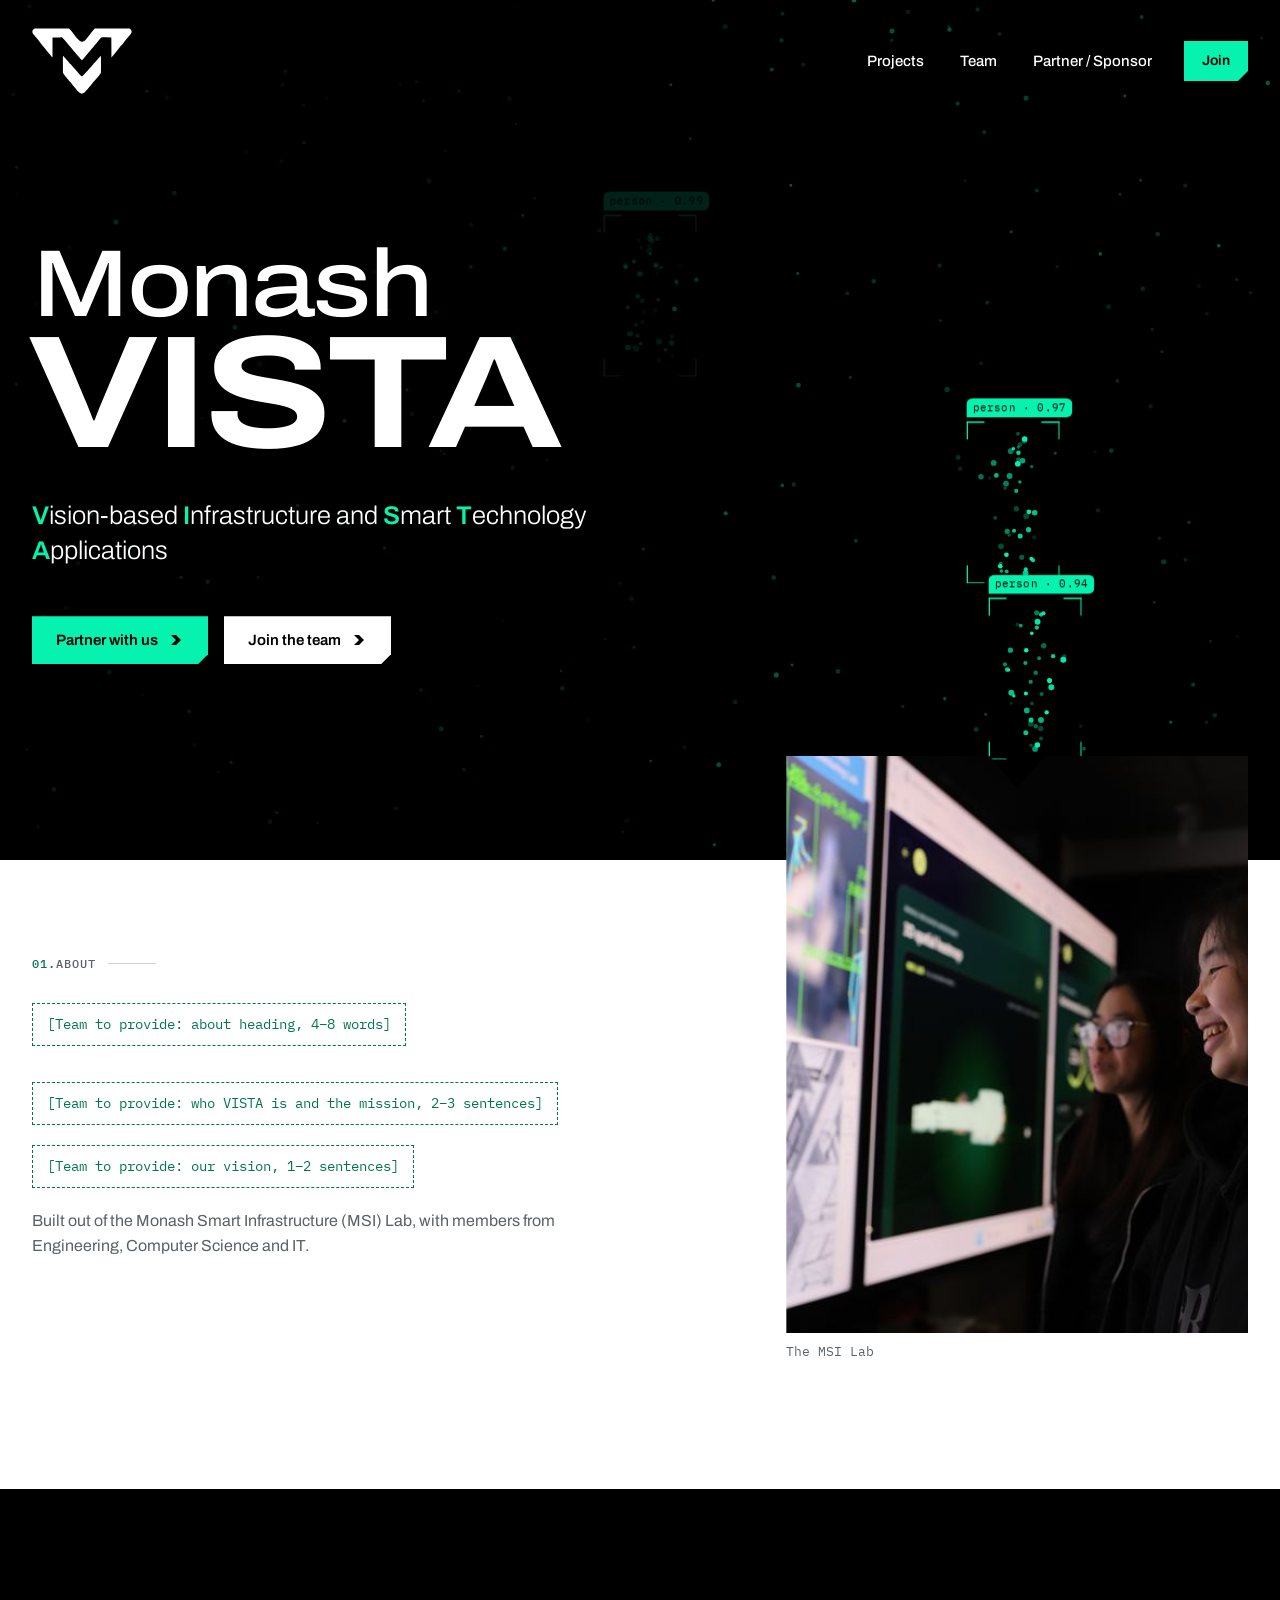
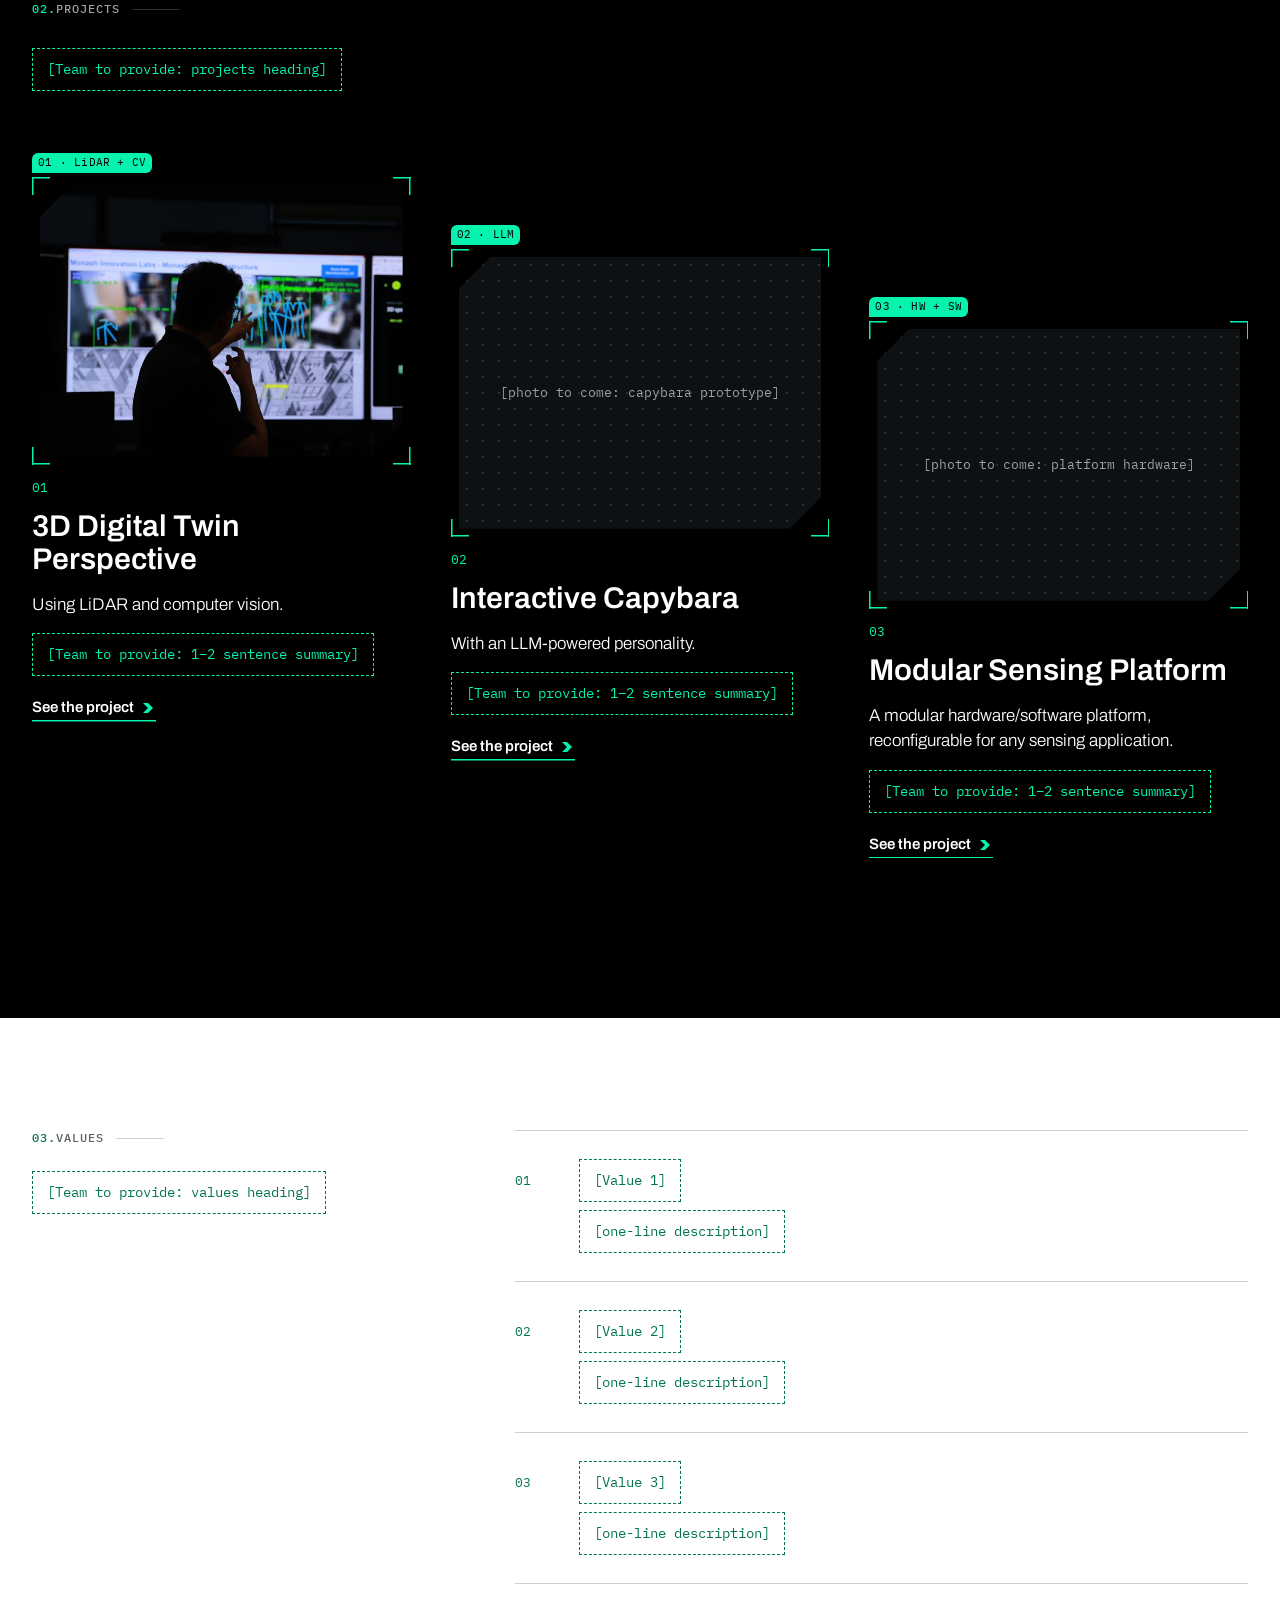
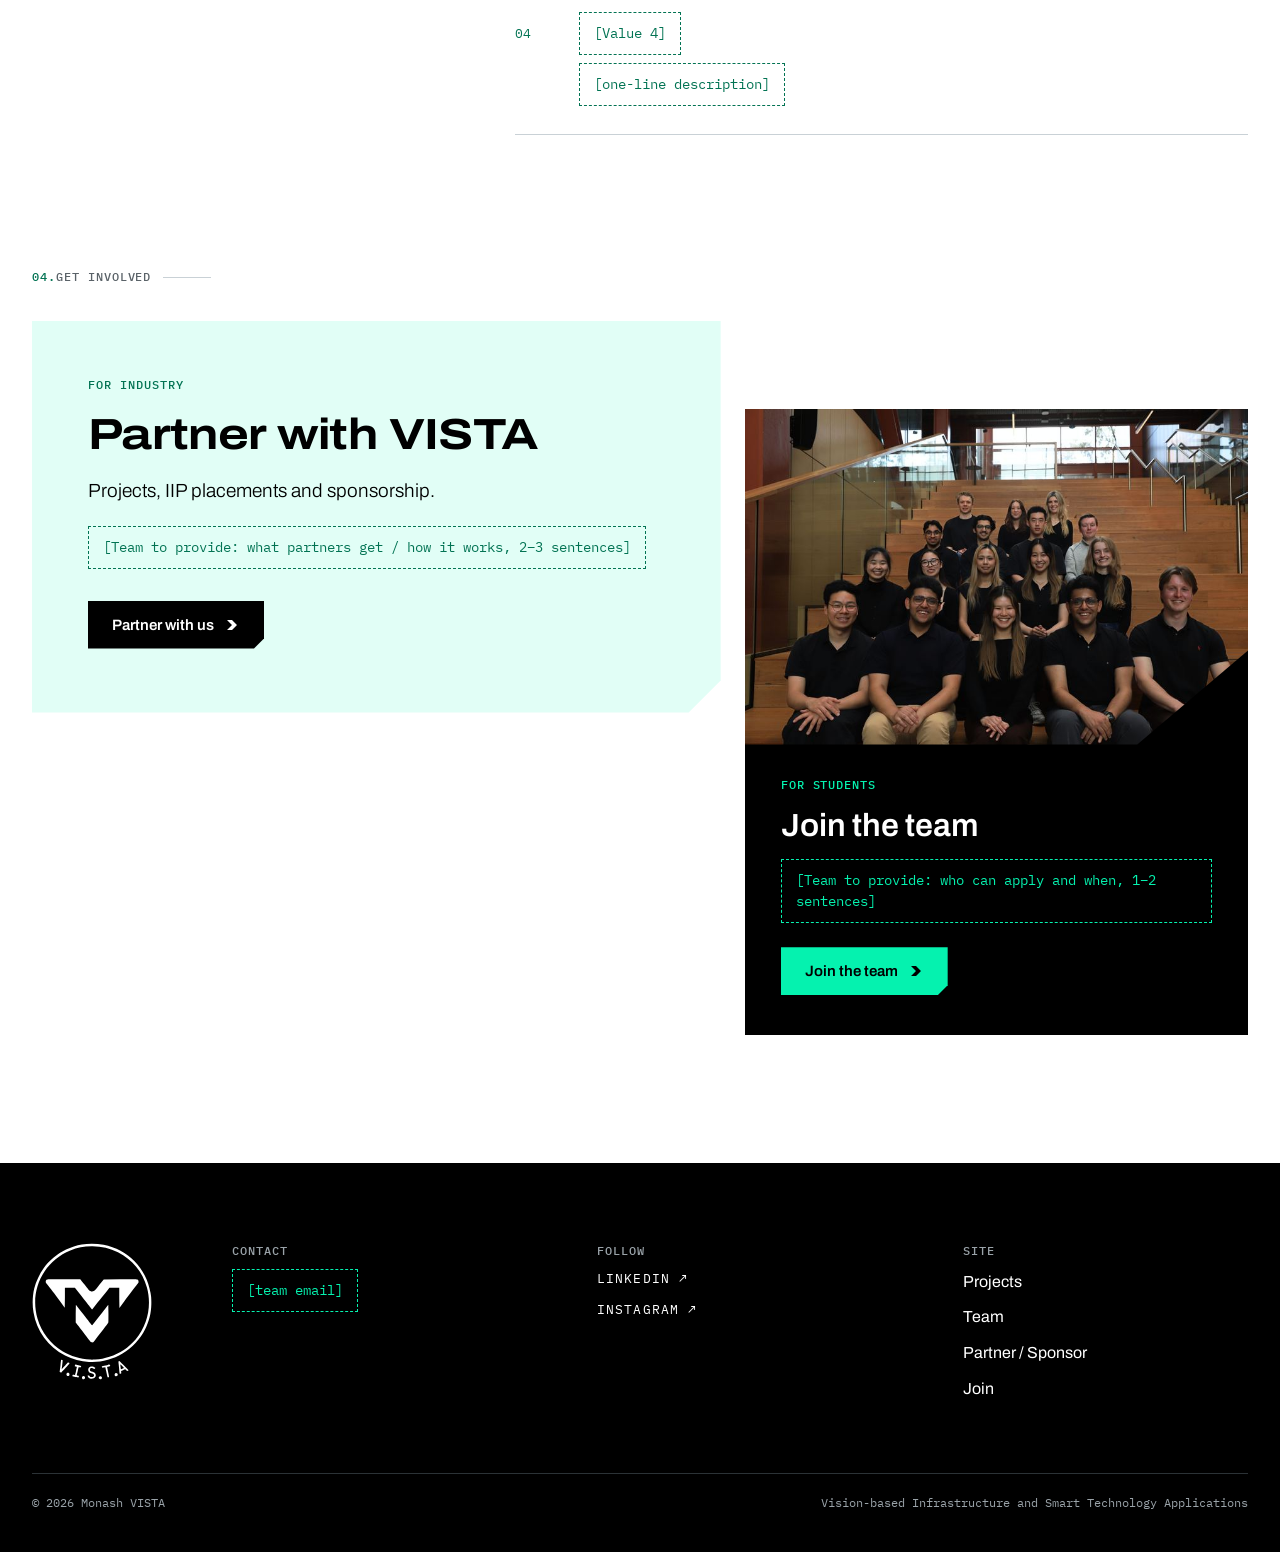
==== index.html @ 63003c74 "Homepage prototype v1" ====
<!doctype html>
<html lang="en-AU">
<head>
  <meta charset="utf-8">
  <meta name="viewport" content="width=device-width, initial-scale=1">
  <title>Monash VISTA — Vision-based Infrastructure and Smart Technology Applications</title>
  <meta name="description" content="Monash VISTA is an engineering student team designing vision-based sensing systems for smart infrastructure, built out of the Monash Smart Infrastructure (MSI) Lab.">
  <meta property="og:title" content="Monash VISTA">
  <meta property="og:description" content="Vision-based Infrastructure and Smart Technology Applications. An engineering student team at Monash.">
  <meta property="og:image" content="assets/images/team/team-2026-1600.jpg">
  <meta name="theme-color" content="#000000">
  <link rel="icon" href="assets/images/logo/vista-mark-black.svg" type="image/svg+xml">

  <!-- Fonts (free, Google Fonts): Archivo + IBM Plex Mono -->
  <link rel="preconnect" href="https://fonts.googleapis.com">
  <link rel="preconnect" href="https://fonts.gstatic.com" crossorigin>
  <link rel="stylesheet" href="https://fonts.googleapis.com/css2?family=Archivo:wdth,wght@100..125,300..700&family=IBM+Plex+Mono:wght@400;500&display=swap">

  <link rel="stylesheet" href="assets/css/styles.css">
  <script>document.documentElement.classList.add('js');</script>
  <script src="assets/js/main.js" defer></script>
</head>
<body>
  <a class="skip-link" href="#main">Skip to content</a>

  <!-- ===================== HERO (dark) ===================== -->
  <section class="hero" data-theme="dark" aria-label="Introduction">
    <!-- Animated point field, drawn by main.js -->
    <canvas class="hero__field" aria-hidden="true"></canvas>
    <div class="hero__boxes" aria-hidden="true"></div>

    <header class="site-header wrap">
      <a class="site-header__logo" href="index.html" aria-label="Monash VISTA home">
        <img src="assets/images/logo/vista-mark-white.svg" alt="" width="44" height="29">
      </a>
      <button class="menu-toggle" type="button" aria-expanded="false" aria-controls="site-nav">Menu</button>
      <nav class="site-nav" id="site-nav" aria-label="Main">
        <a class="site-nav__link" href="#projects">Projects</a>
        <a class="site-nav__link" href="team.html">Team</a>
        <a class="site-nav__link" href="#partner">Partner / Sponsor</a>
        <a class="btn btn--small" href="#join">Join</a>
      </nav>
    </header>

    <div class="hero__content wrap">
      <h1 class="hero__title">
        <span class="hero__monash">Monash</span>
        <span class="hero__vista">VISTA</span>
      </h1>
      <p class="hero__name"><b>V</b>ision-based <b>I</b>nfrastructure and <b>S</b>mart <b>T</b>echnology <b>A</b>pplications</p>
      <div class="hero__actions">
        <a class="btn" href="#partner">Partner with us
          <svg class="chev" viewBox="0 0 12 10" aria-hidden="true"><polygon points="0,0 5,0 10,5 5,10 0,10 5,5" fill="currentColor"/></svg></a>
        <a class="btn btn--ink" href="#join">Join the team
          <svg class="chev" viewBox="0 0 12 10" aria-hidden="true"><polygon points="0,0 5,0 10,5 5,10 0,10 5,5" fill="currentColor"/></svg></a>
      </div>
    </div>
  </section>

  <main id="main">

    <!-- ===================== 01 ABOUT (light) ===================== -->
    <section class="about" id="about" data-theme="light">
      <div class="wrap about__grid">
        <div class="about__text stack section-head">
          <span class="label"><span class="label__index">01.</span>About</span>
          <h2 class="display"><span class="todo">[Team to provide: about heading, 4–8 words]</span></h2>
          <div class="about__body stack">
            <p class="lead"><span class="todo">[Team to provide: who VISTA is and the mission, 2–3 sentences]</span></p>
            <p><span class="todo">[Team to provide: our vision, 1–2 sentences]</span></p>
            <p class="muted">Built out of the Monash Smart Infrastructure (MSI) Lab, with members from Engineering, Computer Science and IT.</p>
          </div>
        </div>
        <figure class="about__photo">
          <div class="cut cut--notch">
            <img src="assets/images/team/lab-heatmap-800.jpg"
                 srcset="assets/images/team/lab-heatmap-800.jpg 800w, assets/images/team/lab-heatmap-1600.jpg 1600w"
                 sizes="(max-width: 860px) 100vw, 480px"
                 alt="Two VISTA members laughing in front of a 3D spatial heatmap in the MSI Lab"
                 width="800" height="533" loading="lazy">
          </div>
          <figcaption class="caption">The MSI Lab</figcaption>
        </figure>
      </div>
    </section>

    <!-- ===================== 02 PROJECTS (dark) ===================== -->
    <section class="projects" id="projects" data-theme="dark">
      <div class="wrap">
        <div class="stack section-head" style="max-width: 720px;">
          <span class="label"><span class="label__index">02.</span>Projects</span>
          <h2 class="display"><span class="todo">[Team to provide: projects heading]</span></h2>
        </div>

        <ol class="projects__list">
          <li class="project stack">
            <div class="track" data-reveal>
              <span class="track__tag">01 · LiDAR + CV</span>
              <div class="cut cut--corner">
                <img src="assets/images/projects/digital-twin-detection-800.jpg"
                     srcset="assets/images/projects/digital-twin-detection-800.jpg 800w, assets/images/projects/digital-twin-detection-1600.jpg 1600w"
                     sizes="(max-width: 860px) 100vw, 400px"
                     alt="A team member points at live pose-detection output on the lab screens"
                     width="800" height="533" loading="lazy">
              </div>
            </div>
            <span class="project__num">01</span>
            <h3>3D Digital Twin Perspective</h3>
            <p class="project__line">Using LiDAR and computer vision.</p>
            <p><span class="todo">[Team to provide: 1–2 sentence summary]</span></p>
            <a class="link" href="projects.html">See the project
              <svg class="chev" viewBox="0 0 12 10" aria-hidden="true"><polygon points="0,0 5,0 10,5 5,10 0,10 5,5" fill="currentColor"/></svg></a>
          </li>

          <li class="project stack">
            <div class="track" data-reveal>
              <span class="track__tag">02 · LLM</span>
              <div class="cut cut--corner photo-todo">[photo to come: capybara prototype]</div>
            </div>
            <span class="project__num">02</span>
            <h3>Interactive Capybara</h3>
            <p class="project__line">With an LLM-powered personality.</p>
            <p><span class="todo">[Team to provide: 1–2 sentence summary]</span></p>
            <a class="link" href="projects.html">See the project
              <svg class="chev" viewBox="0 0 12 10" aria-hidden="true"><polygon points="0,0 5,0 10,5 5,10 0,10 5,5" fill="currentColor"/></svg></a>
          </li>

          <li class="project stack">
            <div class="track" data-reveal>
              <span class="track__tag">03 · HW + SW</span>
              <div class="cut cut--corner photo-todo">[photo to come: platform hardware]</div>
            </div>
            <span class="project__num">03</span>
            <h3>Modular Sensing Platform</h3>
            <p class="project__line">A modular hardware/software platform, reconfigurable for any sensing application.</p>
            <p><span class="todo">[Team to provide: 1–2 sentence summary]</span></p>
            <a class="link" href="projects.html">See the project
              <svg class="chev" viewBox="0 0 12 10" aria-hidden="true"><polygon points="0,0 5,0 10,5 5,10 0,10 5,5" fill="currentColor"/></svg></a>
          </li>
        </ol>
      </div>
    </section>

    <!-- ===================== 03 VALUES (light) ===================== -->
    <section class="values" id="values" data-theme="light">
      <div class="wrap values__grid">
        <div class="values__head stack section-head">
          <span class="label"><span class="label__index">03.</span>Values</span>
          <h2 class="display"><span class="todo">[Team to provide: values heading]</span></h2>
        </div>
        <ol class="values__list">
          <li class="values__item"><span class="values__num">01</span><div><p class="values__name"><span class="todo">[Value 1]</span></p><p class="values__desc"><span class="todo">[one-line description]</span></p></div></li>
          <li class="values__item"><span class="values__num">02</span><div><p class="values__name"><span class="todo">[Value 2]</span></p><p class="values__desc"><span class="todo">[one-line description]</span></p></div></li>
          <li class="values__item"><span class="values__num">03</span><div><p class="values__name"><span class="todo">[Value 3]</span></p><p class="values__desc"><span class="todo">[one-line description]</span></p></div></li>
          <li class="values__item"><span class="values__num">04</span><div><p class="values__name"><span class="todo">[Value 4]</span></p><p class="values__desc"><span class="todo">[one-line description]</span></p></div></li>
        </ol>
      </div>
    </section>

    <!-- ===================== 04 GET INVOLVED ===================== -->
    <section class="involve" id="partner" data-theme="light">
      <div class="wrap">
        <span class="label"><span class="label__index">04.</span>Get involved</span>
        <div class="involve__grid">

          <div class="partner stack">
            <span class="involve__kicker">For industry</span>
            <h3 class="display">Partner with VISTA</h3>
            <p class="lead">Projects, IIP placements and sponsorship.</p>
            <p><span class="todo">[Team to provide: what partners get / how it works, 2–3 sentences]</span></p>
            <a class="btn btn--ink" href="#contact">Partner with us
              <svg class="chev" viewBox="0 0 12 10" aria-hidden="true"><polygon points="0,0 5,0 10,5 5,10 0,10 5,5" fill="currentColor"/></svg></a>
          </div>

          <div class="join stack" id="join" data-theme="dark">
            <div class="cut cut--blade">
              <img src="assets/images/team/team-2026-800.jpg"
                   srcset="assets/images/team/team-2026-800.jpg 800w, assets/images/team/team-2026-1600.jpg 1600w"
                   sizes="(max-width: 860px) 100vw, 480px"
                   alt="The VISTA team seated together on timber stairs"
                   width="800" height="533" loading="lazy">
            </div>
            <div class="join__body stack">
              <span class="involve__kicker">For students</span>
              <h3>Join the team</h3>
              <p><span class="todo">[Team to provide: who can apply and when, 1–2 sentences]</span></p>
              <a class="btn" href="#contact">Join the team
                <svg class="chev" viewBox="0 0 12 10" aria-hidden="true"><polygon points="0,0 5,0 10,5 5,10 0,10 5,5" fill="currentColor"/></svg></a>
            </div>
          </div>

        </div>
      </div>
    </section>
  </main>

  <!-- ===================== FOOTER (dark) ===================== -->
  <footer class="site-footer" id="contact" data-theme="dark">
    <div class="wrap">
      <div class="site-footer__grid">
        <img class="site-footer__lockup" src="assets/images/logo/vista-lockup-white.svg" alt="Monash VISTA" width="120" height="137">
        <div class="site-footer__col stack">
          <span class="site-footer__heading">CONTACT</span>
          <a href="#contact"><span class="todo">[team email]</span></a>
        </div>
        <div class="site-footer__col stack">
          <span class="site-footer__heading">FOLLOW</span>
          <a class="site-footer__social" href="#contact">LINKEDIN ↗</a>
          <a class="site-footer__social" href="#contact">INSTAGRAM ↗</a>
        </div>
        <nav class="site-footer__col stack" aria-label="Footer">
          <span class="site-footer__heading">SITE</span>
          <a href="#projects">Projects</a>
          <a href="team.html">Team</a>
          <a href="#partner">Partner / Sponsor</a>
          <a href="#join">Join</a>
        </nav>
      </div>
      <div class="site-footer__base">
        <span>© <span data-year>2026</span> Monash VISTA</span>
        <span>Vision-based Infrastructure and Smart Technology Applications</span>
      </div>
    </div>
  </footer>
</body>
</html>
---- assets/css/styles.css ----
/* ==========================================================================
   Monash VISTA — site styles
   Built from the VISTA Design System (colours, type, spacing, components).
   Sections:
     1. Tokens (colours, spacing, fonts)  – change brand values here
     2. Base
     3. Components (button, link, label, tracking frame, chevron cuts)
     4. Layout helpers
     5. Header & nav
     6. Page sections (hero, about, projects, values, get involved, footer)
     7. Placeholders (remove once the team's text is in)
     8. Phone / tablet adjustments
     9. Reduced motion
   ========================================================================== */

/* 1. TOKENS ---------------------------------------------------------------- */
:root,
[data-theme="light"] {
  --mint: #05f2af;
  --mint-deep: #027353;     /* mint for TEXT on white (Mint itself is too light) */
  --mint-wash: #e1fef6;
  --black: #000000;
  --white: #ffffff;

  --surface: #ffffff;
  --surface-raised: #f2f6f8;
  --ink: #000000;
  --ink-muted: #5a6268;
  --line: #c9d1d6;
  --accent: var(--mint-deep);
  --accent-fill: var(--mint);
  --on-accent-fill: var(--black);
  --track: var(--mint-deep);
  --on-track: var(--white);
  --focus: var(--black);

  --space-1: 4px;  --space-2: 8px;   --space-3: 12px;  --space-4: 16px;
  --space-6: 24px; --space-8: 32px;  --space-12: 48px; --space-16: 64px;
  --space-24: 96px; --space-32: 128px;

  --radius-tip: 6px;
  --cut-sm: 10px;
  --cut-lg: 32px;

  --font-sans: "Archivo", "Helvetica Neue", Arial, sans-serif;
  --font-mono: "IBM Plex Mono", ui-monospace, Menlo, monospace;
  --ease: cubic-bezier(.2, .7, .2, 1);
  --page-max: 1280px;
}

/* Any element with data-theme="dark" flips these */
[data-theme="dark"] {
  --surface: #000000;
  --surface-raised: #0d1114;
  --ink: #ffffff;
  --ink-muted: #9aa3a9;
  --line: #2b3236;
  --accent: var(--mint);
  --track: var(--mint);
  --on-track: var(--black);
  --focus: var(--mint);
}

/* 2. BASE ------------------------------------------------------------------ */
*, *::before, *::after { box-sizing: border-box; }
html { scroll-behavior: smooth; }
body {
  margin: 0;
  font-family: var(--font-sans);
  font-size: 16px;
  line-height: 1.6;
  background: var(--black);
  color: var(--ink);
  -webkit-font-smoothing: antialiased;
}
img { display: block; max-width: 100%; height: auto; }
a { color: inherit; }
h1, h2, h3, p, figure, ol { margin: 0; }
/* Every themed block paints its own ground and text colour */
[data-theme] { background: var(--surface); color: var(--ink); }

.skip-link {
  position: absolute; left: var(--space-4); top: -60px; z-index: 100;
  background: var(--mint); color: var(--black);
  padding: var(--space-2) var(--space-4); font-weight: 600;
}
.skip-link:focus { top: var(--space-4); }

:focus-visible { outline: 2px solid var(--focus); outline-offset: 3px; }

.display {
  font-weight: 700;
  font-stretch: 118%;
  letter-spacing: -0.015em;
  line-height: 0.98;
  text-wrap: balance;
}
.mono { font-family: var(--font-mono); }

/* 3. COMPONENTS ------------------------------------------------------------ */

/* Section label: 01.ABOUT */
.label {
  display: inline-flex; align-items: baseline;
  font-family: var(--font-mono); font-size: 12px; font-weight: 500;
  letter-spacing: 0.08em; line-height: 1.3; text-transform: uppercase;
  color: var(--ink-muted);
}
.label__index { color: var(--accent); }
.label::after {
  content: ""; width: var(--space-12); height: 1px;
  margin-left: var(--space-3); background: var(--line); align-self: center;
}

/* Button: chevron-cut corner (the cut deepens on hover) */
.btn {
  --btn-bg: var(--accent-fill);
  --btn-fg: var(--on-accent-fill);
  position: relative; isolation: isolate;
  display: inline-flex; align-items: center; gap: var(--space-3);
  min-height: 48px;
  padding: 14px var(--space-6);
  color: var(--btn-fg);
  font: 600 15px/1.2 var(--font-sans);
  text-decoration: none; cursor: pointer;
  border: 0; background: none;
}
.btn::before {
  content: ""; position: absolute; inset: 0; z-index: -1;
  background: var(--btn-bg);
  clip-path: polygon(0 0, 100% 0, 100% calc(100% - var(--cut-sm)), calc(100% - var(--cut-sm)) 100%, 0 100%);
  transition: clip-path 220ms var(--ease);
}
.btn:hover::before {
  clip-path: polygon(0 0, 100% 0, 100% calc(100% - var(--cut-sm) * 2), calc(100% - var(--cut-sm) * 2) 100%, 0 100%);
}
.btn--ink { --btn-bg: var(--ink); --btn-fg: var(--surface); }
.btn--small { min-height: 40px; padding: 10px 18px; font-size: 14px; }

.chev { width: 14px; height: 10px; flex: none; transition: transform 220ms var(--ease); }
.btn:hover .chev, .link:hover .chev { transform: translateX(3px); }

/* Text link with chevron */
.link {
  display: inline-flex; align-items: center; gap: var(--space-2);
  align-self: flex-start;
  color: var(--ink); font: 600 15px/1.3 var(--font-sans);
  text-decoration: none; padding: 6px 0 4px;
  background: linear-gradient(var(--accent), var(--accent)) 0 100% / 100% 1.5px no-repeat;
  transition: background-size 220ms var(--ease);
}
.link:hover { background-size: 35% 1.5px; }
.link .chev { color: var(--accent); }

/* Tracking frame: detection-box corner brackets + mono tag */
.track {
  --b: 18px; --w: 1.5px;
  position: relative; display: block; padding: var(--space-2);
  background:
    linear-gradient(var(--track), var(--track)) 0 0 / var(--b) var(--w) no-repeat,
    linear-gradient(var(--track), var(--track)) 0 0 / var(--w) var(--b) no-repeat,
    linear-gradient(var(--track), var(--track)) 100% 0 / var(--b) var(--w) no-repeat,
    linear-gradient(var(--track), var(--track)) 100% 0 / var(--w) var(--b) no-repeat,
    linear-gradient(var(--track), var(--track)) 0 100% / var(--b) var(--w) no-repeat,
    linear-gradient(var(--track), var(--track)) 0 100% / var(--w) var(--b) no-repeat,
    linear-gradient(var(--track), var(--track)) 100% 100% / var(--b) var(--w) no-repeat,
    linear-gradient(var(--track), var(--track)) 100% 100% / var(--w) var(--b) no-repeat;
}
.track__tag {
  position: absolute; left: 0; bottom: 100%; margin-bottom: var(--space-1);
  padding: 2px 6px;
  border-radius: var(--radius-tip) var(--radius-tip) var(--radius-tip) 0;
  background: var(--track); color: var(--on-track);
  font: 400 11px/1.4 var(--font-mono); letter-spacing: 0.02em; white-space: nowrap;
}
/* Brackets ease in when scrolled into view (added by main.js) */
.js .track[data-reveal] { --b: 0px; transition: --b 400ms var(--ease); }
.js .track[data-reveal].is-in { --b: 18px; }
@property --b { syntax: "<length>"; inherits: false; initial-value: 18px; }

/* Chevron cuts: photo crops from the logo's geometry */
.cut { overflow: hidden; }
.cut img { width: 100%; height: 100%; object-fit: cover; }
.cut--corner {
  clip-path: polygon(var(--cut-lg) 0, 100% 0, 100% calc(100% - var(--cut-lg)), calc(100% - var(--cut-lg)) 100%, 0 100%, 0 var(--cut-lg));
}
.cut--notch { clip-path: polygon(0 0, 44% 0, 50% var(--cut-lg), 56% 0, 100% 0, 100% 100%, 0 100%); }
.cut--blade { clip-path: polygon(0 0, 100% 0, 100% 72%, 78% 100%, 0 100%); }

/* 4. LAYOUT HELPERS -------------------------------------------------------- */
.wrap { width: 100%; max-width: var(--page-max); margin: 0 auto; padding: 0 var(--space-8); }
.stack { display: flex; flex-direction: column; }

/* 5. HEADER & NAV ---------------------------------------------------------- */
.site-header {
  position: absolute; top: 0; left: 0; right: 0; z-index: 10;
  display: flex; align-items: center; justify-content: space-between; gap: var(--space-6);
  padding-top: 28px; padding-bottom: 28px;
  color: var(--white);
}
.site-header__logo img { width: 100px; }
.site-nav { display: flex; align-items: center; gap: 28px; }
.site-nav__link {
  color: var(--white); text-decoration: none; font-size: 15px; font-weight: 500;
  padding: 12px 4px; transition: color 160ms var(--ease);
}
.site-nav__link:hover { color: var(--mint); }
.menu-toggle {
  display: none;
  min-height: 44px; padding: 0 var(--space-4);
  background: none; border: 1px solid #2b3236; color: var(--white);
  font: 500 12px/1 var(--font-mono); letter-spacing: 0.08em; text-transform: uppercase;
  cursor: pointer;
}

/* 6. SECTIONS -------------------------------------------------------------- */

/* Hero */
.hero { position: relative; overflow: hidden; min-height: 860px; display: flex; align-items: center; }
.hero__field { position: absolute; inset: 0; width: 100%; height: 100%; }
.hero__boxes { position: absolute; inset: 0; pointer-events: none; }
.hero__boxes .track { position: absolute; left: 0; top: 0; padding: 0; will-change: transform; }
.hero__content { position: relative; padding-top: 168px; padding-bottom: 120px; }
.hero__title { display: flex; flex-direction: column; font-stretch: 118%; line-height: 0.86; }
.hero__monash { font-size: clamp(45px, 8vw, 95px); font-weight: 500; letter-spacing: -0.02em; }
.hero__vista  { font-size: clamp(85px, 16.4vw, 160px); font-weight: 700; letter-spacing: -0.035em; margin-left: -0.03em; }
.hero__name { margin-top: 36px; max-width: 660px; font-size: clamp(19px, 2vw, 26px); line-height: 1.35; font-weight: 300; }
.hero__name b { font-weight: 600; color: var(--mint); }
.hero__actions { display: flex; flex-wrap: wrap; gap: var(--space-4); margin-top: var(--space-12); }

/* Shared section heading block */
.section-head { gap: var(--space-3); }
.section-head h2 { font-size: clamp(36px, 4.4vw, 56px); }

/* About */
.about { padding: var(--space-24) 0 var(--space-32); }
.about__grid { display: flex; flex-wrap: wrap; gap: var(--space-12) var(--space-16); align-items: flex-start; }
.about__text { flex: 7 1 520px; min-width: 0; }
.about__body { margin-top: var(--space-6); max-width: 60ch; gap: 20px; }
.lead { font-size: 19px; line-height: 1.55; font-weight: 300; }
.muted { color: var(--ink-muted); }
.about__photo { flex: 5 1 340px; min-width: 0; margin-top: -200px; }
.about__photo .cut { aspect-ratio: 4 / 5; }
.caption { margin-top: 10px; font: 400 13px/1.4 var(--font-mono); color: var(--ink-muted); }

/* Projects: three equal columns, stepped down */
.projects { padding: 112px 0 160px; }
.projects__list { display: flex; flex-wrap: wrap; gap: 40px; margin-top: var(--space-16); align-items: flex-start; list-style: none; padding: 0; }
.project { flex: 1 1 300px; min-width: 0; gap: var(--space-4); }
.project:nth-child(2) { margin-top: 72px; }
.project:nth-child(3) { margin-top: 144px; }
.project .track { margin-top: 22px; }
.project .cut { aspect-ratio: 4 / 3; }
.project__num { font: 400 13px/1 var(--font-mono); color: var(--accent); }
.project h3 { font-size: 30px; line-height: 1.1; font-weight: 600; }
.project__line { font-size: 17px; line-height: 1.5; font-weight: 300; }
.photo-todo {
  aspect-ratio: 4 / 3; display: flex; align-items: center; justify-content: center;
  background-color: var(--surface-raised);
  background-image: radial-gradient(var(--line) 1.5px, transparent 1.5px);
  background-size: 16px 16px;
  font: 400 13px/1.4 var(--font-mono); color: var(--ink-muted); text-align: center; padding: var(--space-4);
}

/* Values */
.values { padding: 112px 0 var(--space-24); }
.values__grid { display: flex; flex-wrap: wrap; gap: var(--space-12) var(--space-24); }
.values__head { flex: 4 1 280px; min-width: 0; }
.values__head h2 { font-size: clamp(34px, 3.8vw, 48px); }
.values__list { flex: 8 1 520px; min-width: 0; list-style: none; padding: 0; border-top: 1px solid var(--line); }
.values__item { display: flex; gap: var(--space-8); align-items: baseline; padding: 28px 0; border-bottom: 1px solid var(--line); }
.values__num { flex: 0 0 32px; font: 400 13px/1 var(--font-mono); color: var(--accent); }
.values__name { font-size: 24px; font-weight: 600; line-height: 1.2; }
.values__desc { margin-top: var(--space-2); font-weight: 300; color: var(--ink-muted); }

/* Get involved */
.involve { padding: var(--space-8) 0 var(--space-32); }
.involve__grid { display: flex; flex-wrap: wrap; gap: var(--space-6); margin-top: var(--space-8); align-items: flex-start; }
.involve__kicker { font: 500 12px/1.3 var(--font-mono); letter-spacing: 0.08em; text-transform: uppercase; color: var(--accent); }
.partner {
  flex: 7 1 460px; min-width: 0; gap: 20px;
  background: var(--mint-wash); padding: 56px 56px 64px;
  clip-path: polygon(0 0, 100% 0, 100% calc(100% - var(--cut-lg)), calc(100% - var(--cut-lg)) 100%, 0 100%);
}
.partner h3 { font-size: clamp(32px, 3.4vw, 44px); line-height: 1; }
.partner .btn { align-self: flex-start; margin-top: var(--space-3); }
.join { flex: 5 1 340px; min-width: 0; margin-top: 88px; }
.join .cut { aspect-ratio: 3 / 2; }
.join__body { padding: var(--space-8) 36px 40px; gap: var(--space-4); }
.join h3 { font-size: 32px; line-height: 1.1; font-weight: 600; }
.join .btn { align-self: flex-start; margin-top: var(--space-2); }

/* Footer */
.site-footer { padding: 80px 0 40px; }
.site-footer__grid { display: flex; flex-wrap: wrap; gap: var(--space-12) 80px; align-items: flex-start; }
.site-footer__lockup { width: 120px; }
.site-footer__col { flex: 1 1 200px; gap: 10px; }
.site-footer__heading { font: 500 12px/1.3 var(--font-mono); letter-spacing: 0.08em; color: var(--ink-muted); }
.site-footer a { text-decoration: none; }
.site-footer a:hover { color: var(--mint); }
.site-footer__social { font: 400 13px/1.6 var(--font-mono); letter-spacing: 0.08em; }
.site-footer__base {
  margin-top: 72px; padding-top: 20px; border-top: 1px solid var(--line);
  display: flex; flex-wrap: wrap; justify-content: space-between; gap: var(--space-3);
  font: 400 12px/1.5 var(--font-mono); color: var(--ink-muted);
}

/* 7. PLACEHOLDERS — delete this block once all team text is in ------------- */
.todo {
  display: inline-block;
  font: 400 14px/1.5 var(--font-mono);
  letter-spacing: 0; color: var(--accent);
  border: 1px dashed var(--accent); padding: 10px 14px;
}

/* 8. PHONE / TABLET -------------------------------------------------------- */
@media (max-width: 860px) {
  .wrap { padding: 0 var(--space-4); }
  .site-nav {
    position: absolute; top: 100%; left: var(--space-4); right: var(--space-4);
    flex-direction: column; align-items: stretch; gap: 0;
    background: var(--black); border: 1px solid #2b3236; padding: var(--space-2) var(--space-4) var(--space-4);
    display: none;
  }
  .site-nav.is-open { display: flex; }
  .site-nav__link { padding: 14px 0; border-bottom: 1px solid #2b3236; }
  .site-nav .btn { margin-top: var(--space-4); justify-content: center; }
  .menu-toggle { display: inline-flex; align-items: center; }
  .hero { min-height: 720px; }
  .hero__content { padding-top: 140px; padding-bottom: 88px; }
  .about { padding: var(--space-16) 0; }
  .about__photo { margin-top: 0; }
  .projects { padding: var(--space-16) 0 var(--space-24); }
  .project:nth-child(2), .project:nth-child(3) { margin-top: 0; }
  .projects__list { gap: var(--space-16); }
  .values { padding: var(--space-16) 0; }
  .partner { padding: 40px 24px 48px; }
  .join { margin-top: 0; }
  .join__body { padding: var(--space-6) var(--space-6) var(--space-8); }
}

/* 9. REDUCED MOTION -------------------------------------------------------- */
@media (prefers-reduced-motion: reduce) {
  html { scroll-behavior: auto; }
  *, *::before, *::after { transition: none !important; }
}
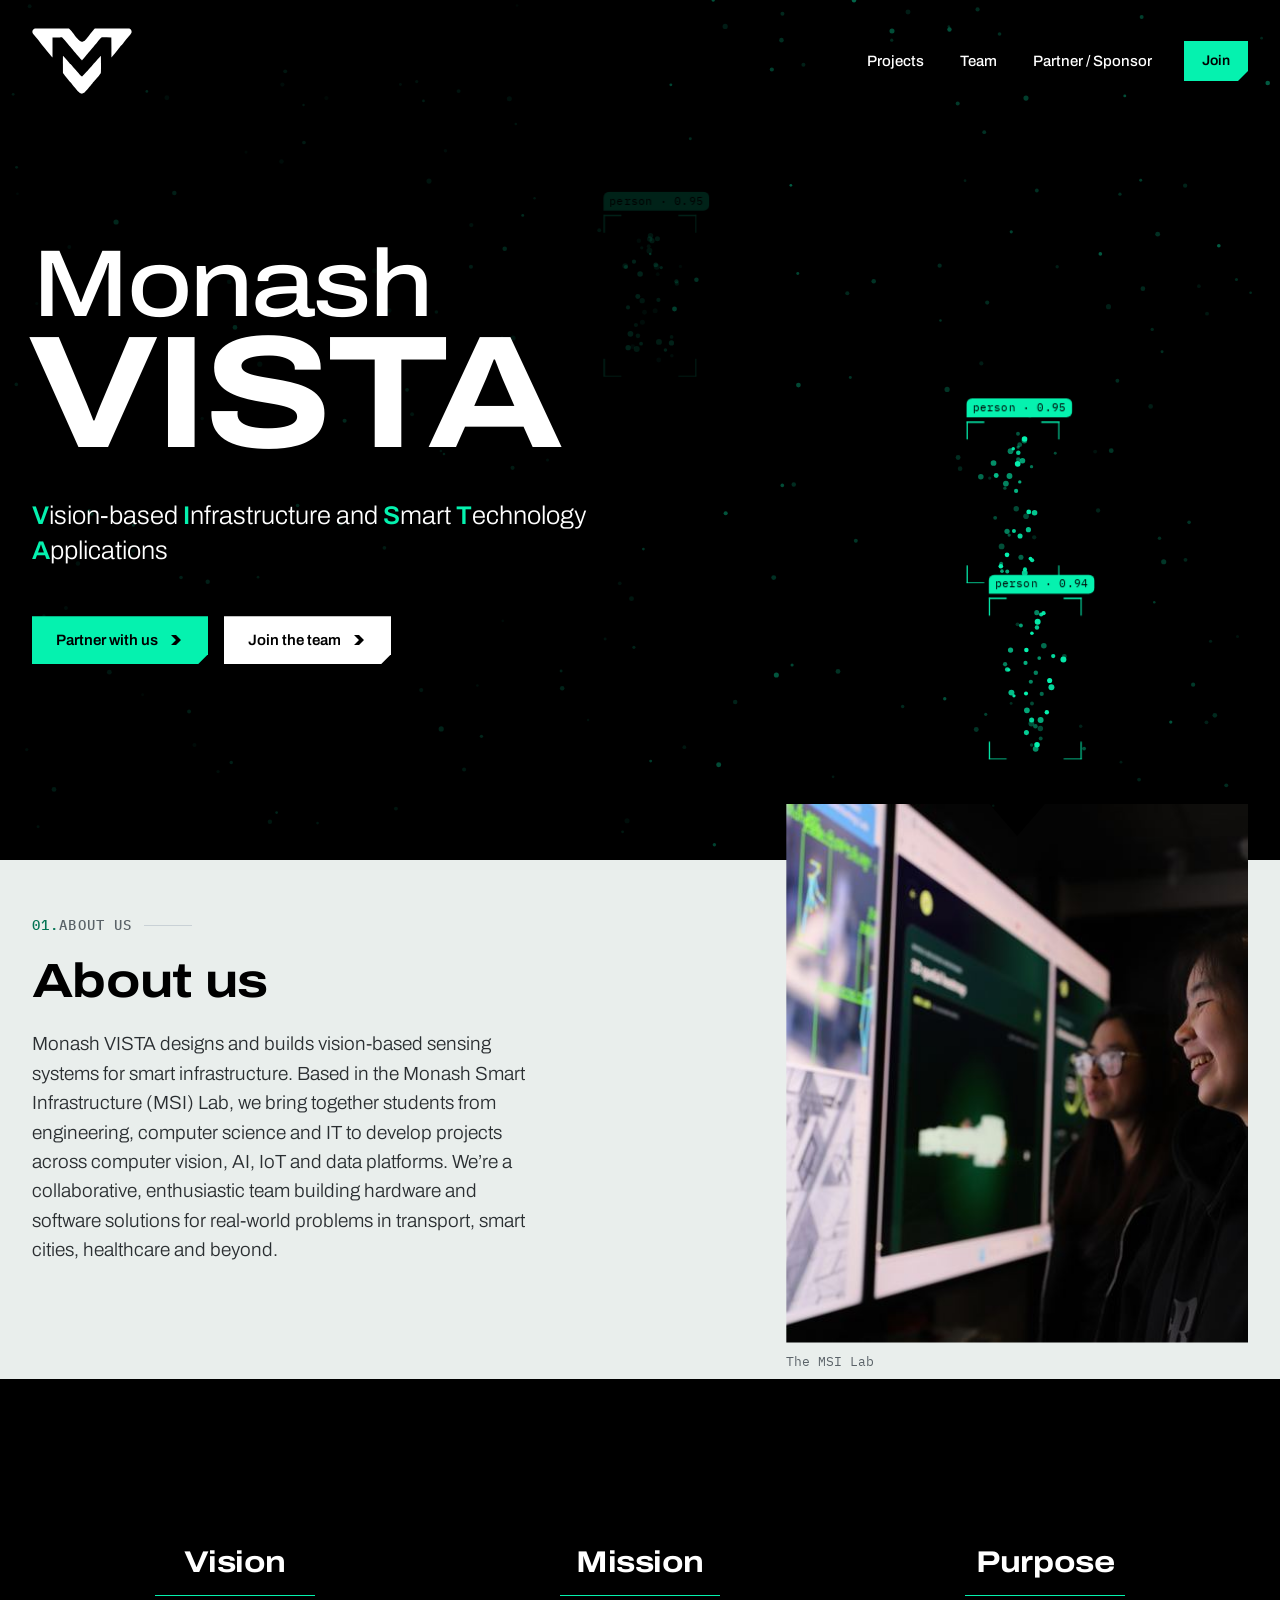
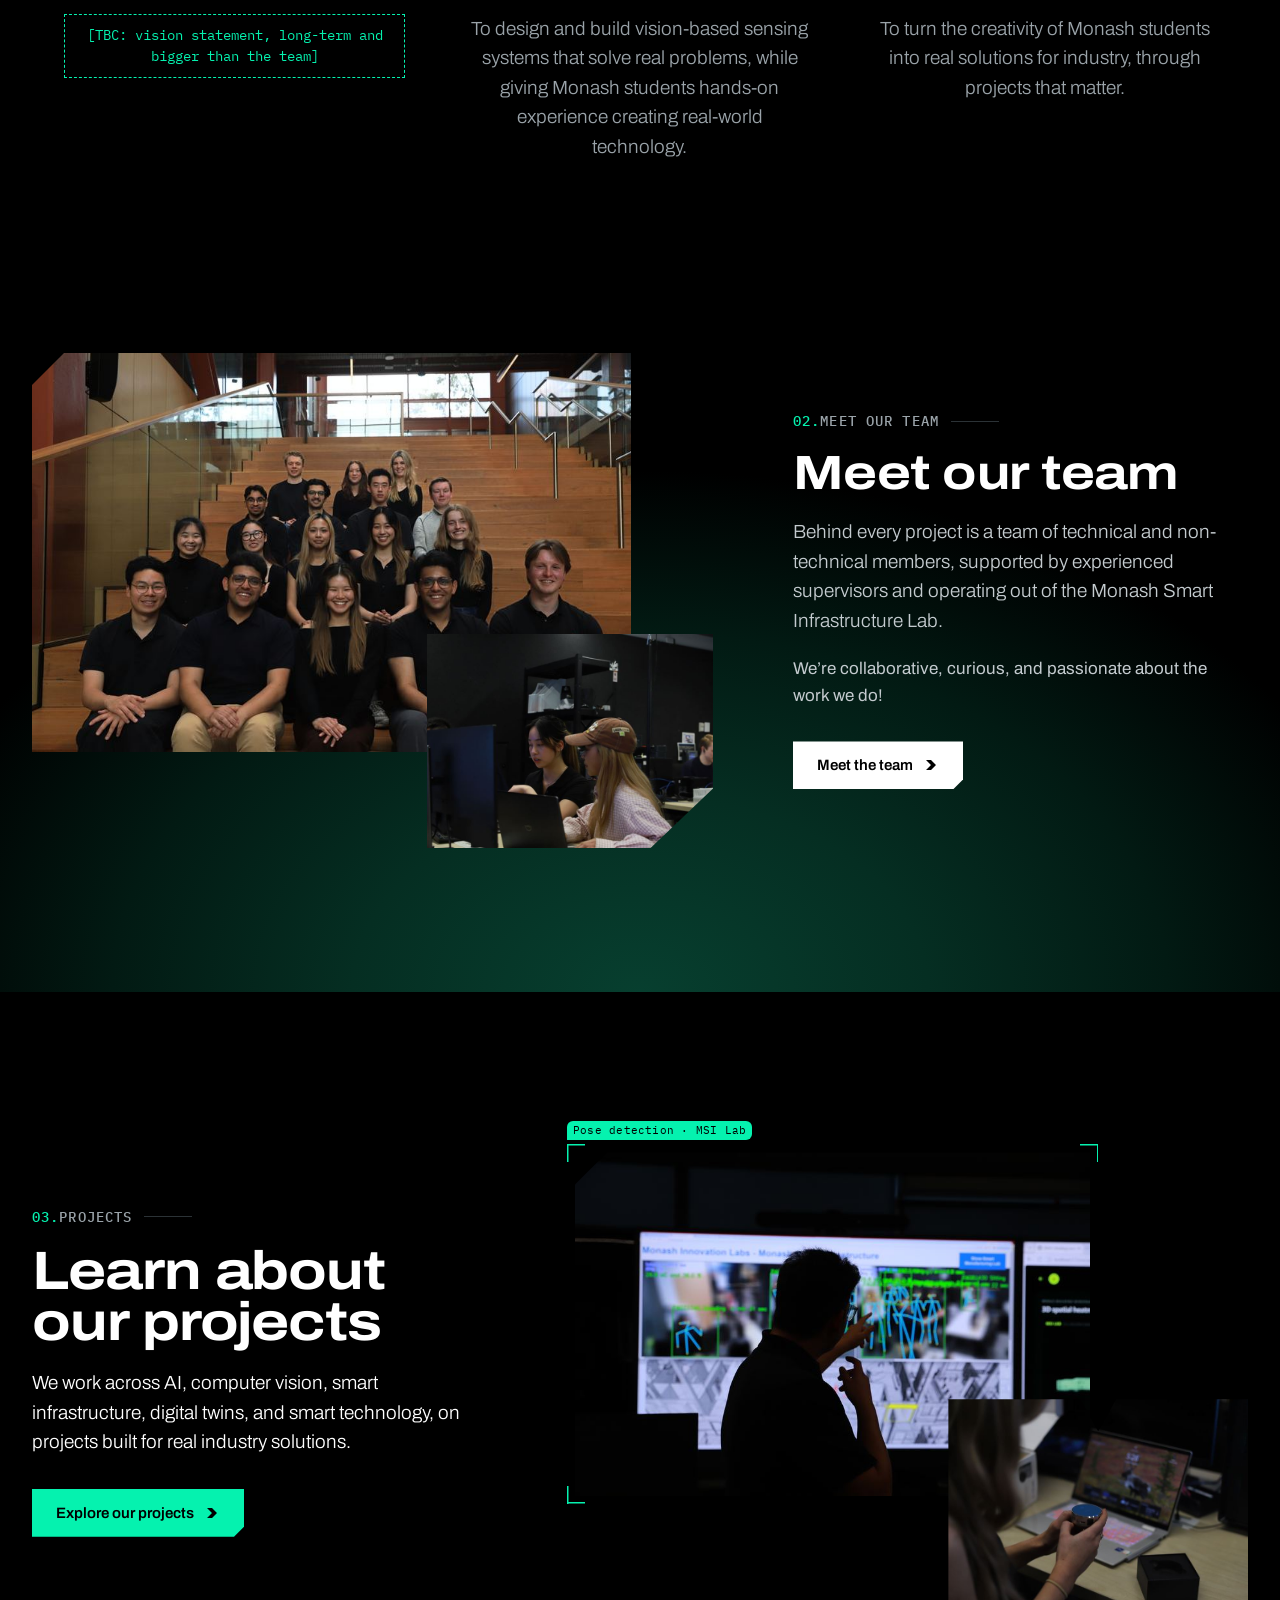
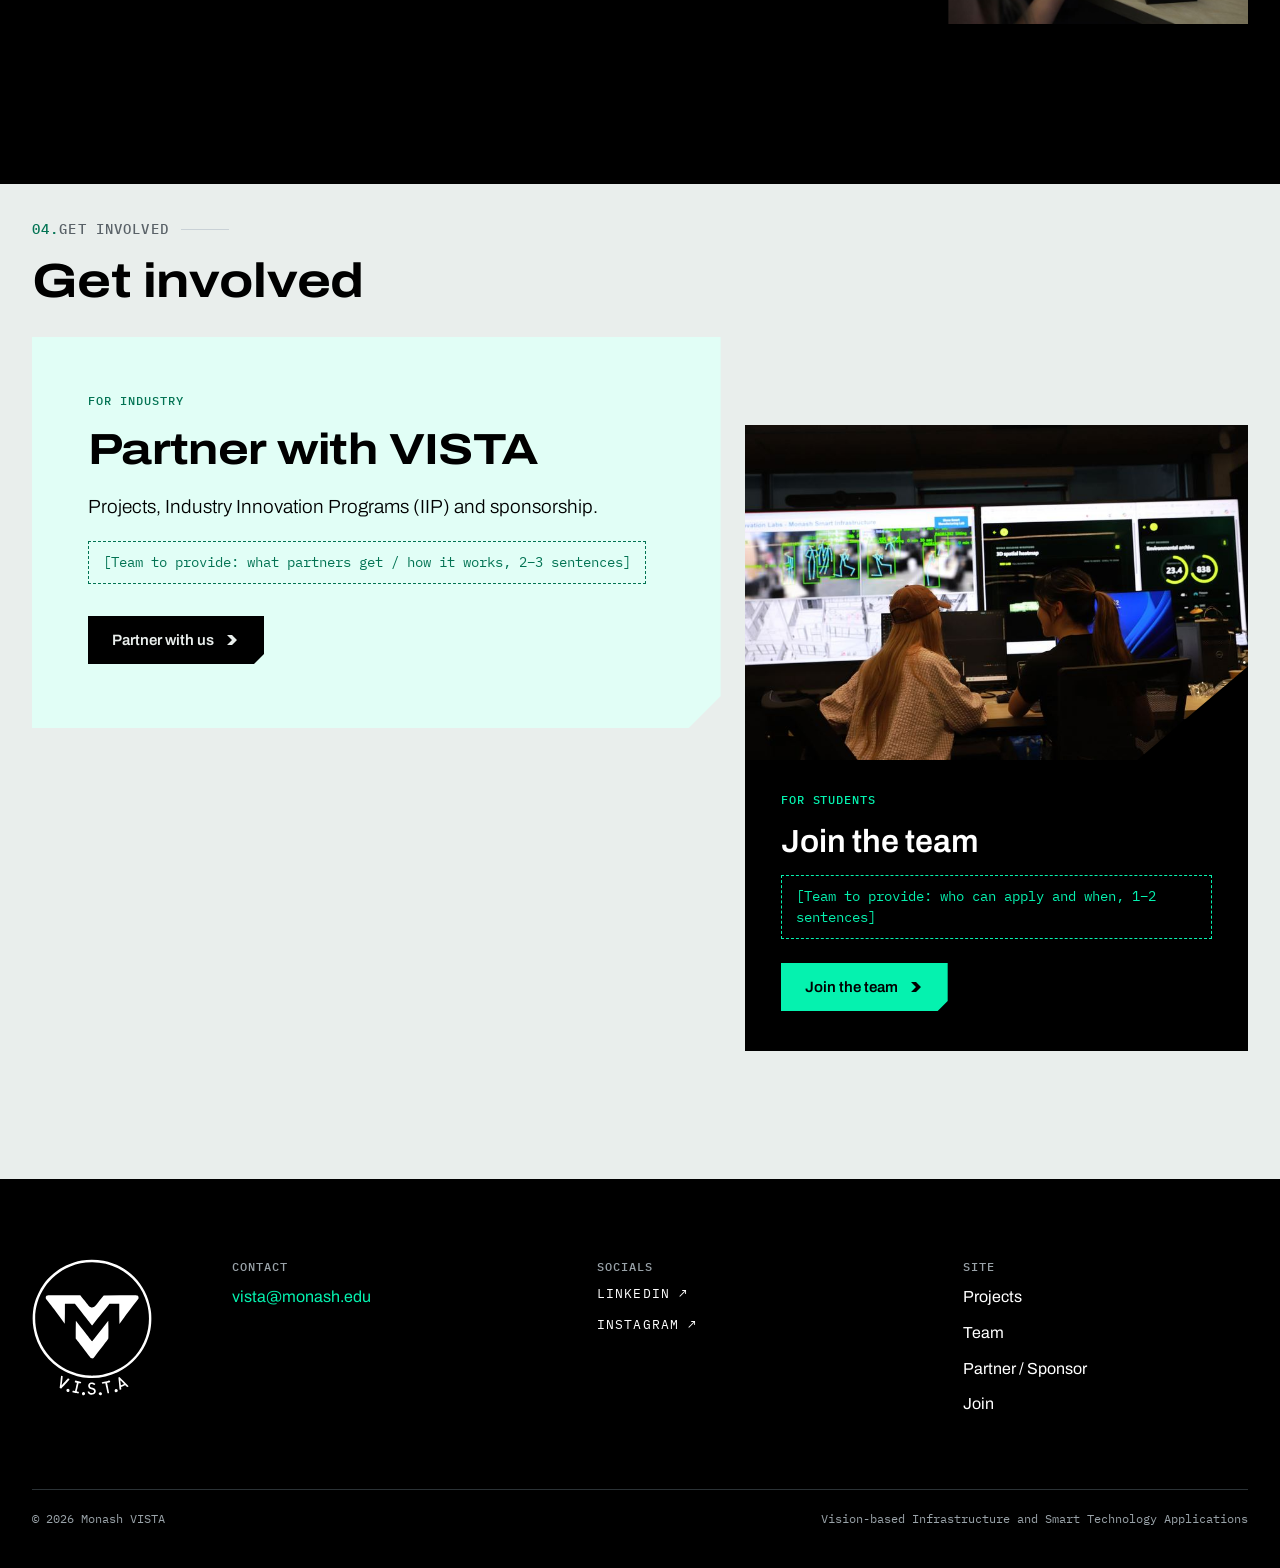
==== commit 01110f67: "Upgrade homepage and add a team and projects page" ====
--- a/index.html
+++ b/index.html
@@ -4,9 +4,9 @@
   <meta charset="utf-8">
   <meta name="viewport" content="width=device-width, initial-scale=1">
   <title>Monash VISTA — Vision-based Infrastructure and Smart Technology Applications</title>
-  <meta name="description" content="Monash VISTA is an engineering student team designing vision-based sensing systems for smart infrastructure, built out of the Monash Smart Infrastructure (MSI) Lab.">
-  <meta property="og:title" content="Monash VISTA">
-  <meta property="og:description" content="Vision-based Infrastructure and Smart Technology Applications. An engineering student team at Monash.">
+  <meta name="description" content="Monash VISTA is an engineering student team designing vision-based sensing systems for smart infrastructure, based in the Monash Smart Infrastructure (MSI) Lab.">
+  <meta property="og:title" content="Monash VISTA — Vision-based Infrastructure and Smart Technology Applications">
+  <meta property="og:description" content="Monash VISTA is an engineering student team designing vision-based sensing systems for smart infrastructure, based in the Monash Smart Infrastructure (MSI) Lab.">
   <meta property="og:image" content="assets/images/team/team-2026-1600.jpg">
   <meta name="theme-color" content="#000000">
   <link rel="icon" href="assets/images/logo/vista-mark-black.svg" type="image/svg+xml">
@@ -31,14 +31,14 @@
 
     <header class="site-header wrap">
       <a class="site-header__logo" href="index.html" aria-label="Monash VISTA home">
-        <img src="assets/images/logo/vista-mark-white.svg" alt="" width="44" height="29">
+        <img src="assets/images/logo/vista-mark-white.svg" alt="" width="100" height="66">
       </a>
       <button class="menu-toggle" type="button" aria-expanded="false" aria-controls="site-nav">Menu</button>
       <nav class="site-nav" id="site-nav" aria-label="Main">
-        <a class="site-nav__link" href="#projects">Projects</a>
+        <a class="site-nav__link" href="projects.html">Projects</a>
         <a class="site-nav__link" href="team.html">Team</a>
-        <a class="site-nav__link" href="#partner">Partner / Sponsor</a>
-        <a class="btn btn--small" href="#join">Join</a>
+        <a class="site-nav__link" href="index.html#partner">Partner / Sponsor</a>
+        <a class="btn btn--small" href="index.html#join">Join</a>
       </nav>
     </header>
 
@@ -49,146 +49,120 @@
       </h1>
       <p class="hero__name"><b>V</b>ision-based <b>I</b>nfrastructure and <b>S</b>mart <b>T</b>echnology <b>A</b>pplications</p>
       <div class="hero__actions">
-        <a class="btn" href="#partner">Partner with us
-          <svg class="chev" viewBox="0 0 12 10" aria-hidden="true"><polygon points="0,0 5,0 10,5 5,10 0,10 5,5" fill="currentColor"/></svg></a>
-        <a class="btn btn--ink" href="#join">Join the team
-          <svg class="chev" viewBox="0 0 12 10" aria-hidden="true"><polygon points="0,0 5,0 10,5 5,10 0,10 5,5" fill="currentColor"/></svg></a>
+        <a class="btn" href="#partner">Partner with us <svg class="chev" viewBox="0 0 12 10" aria-hidden="true"><polygon points="0,0 5,0 10,5 5,10 0,10 5,5" fill="currentColor"/></svg></a>
+        <a class="btn btn--ink" href="#join">Join the team <svg class="chev" viewBox="0 0 12 10" aria-hidden="true"><polygon points="0,0 5,0 10,5 5,10 0,10 5,5" fill="currentColor"/></svg></a>
       </div>
     </div>
   </section>
 
   <main id="main">
 
-    <!-- ===================== 01 ABOUT (light) ===================== -->
-    <section class="about" id="about" data-theme="light">
+    <!-- ===================== 01 ABOUT US (off-white) ===================== -->
+    <section class="about soft" id="about" data-theme="light">
       <div class="wrap about__grid">
-        <div class="about__text stack section-head">
-          <span class="label"><span class="label__index">01.</span>About</span>
-          <h2 class="display"><span class="todo">[Team to provide: about heading, 4–8 words]</span></h2>
-          <div class="about__body stack">
-            <p class="lead"><span class="todo">[Team to provide: who VISTA is and the mission, 2–3 sentences]</span></p>
-            <p><span class="todo">[Team to provide: our vision, 1–2 sentences]</span></p>
-            <p class="muted">Built out of the Monash Smart Infrastructure (MSI) Lab, with members from Engineering, Computer Science and IT.</p>
-          </div>
+        <div class="about__text stack">
+          <span class="label"><span class="label__index">01.</span>About us</span>
+          <h2 class="display h-section">About us</h2>
+          <p class="lead">Monash VISTA designs and builds vision-based sensing systems for smart infrastructure. Based in the Monash Smart Infrastructure (MSI) Lab, we bring together students from engineering, computer science and IT to develop projects across computer vision, AI, IoT and data platforms. We’re a collaborative, enthusiastic team building hardware and software solutions for real-world problems in transport, smart cities, healthcare and beyond.</p>
         </div>
         <figure class="about__photo">
           <div class="cut cut--notch">
-            <img src="assets/images/team/lab-heatmap-800.jpg"
-                 srcset="assets/images/team/lab-heatmap-800.jpg 800w, assets/images/team/lab-heatmap-1600.jpg 1600w"
-                 sizes="(max-width: 860px) 100vw, 480px"
-                 alt="Two VISTA members laughing in front of a 3D spatial heatmap in the MSI Lab"
-                 width="800" height="533" loading="lazy">
+            <img src="assets/images/team/lab-heatmap-800.jpg" srcset="assets/images/team/lab-heatmap-800.jpg 800w, assets/images/team/lab-heatmap-1600.jpg 1600w" sizes="(max-width: 860px) 100vw, 480px" alt="Two VISTA members laughing in front of a 3D spatial heatmap in the MSI Lab" width="800" height="533" loading="lazy">
           </div>
           <figcaption class="caption">The MSI Lab</figcaption>
         </figure>
       </div>
     </section>
 
-    <!-- ===================== 02 PROJECTS (dark) ===================== -->
-    <section class="projects" id="projects" data-theme="dark">
-      <div class="wrap">
-        <div class="stack section-head" style="max-width: 720px;">
-          <span class="label"><span class="label__index">02.</span>Projects</span>
-          <h2 class="display"><span class="todo">[Team to provide: projects heading]</span></h2>
-        </div>
-
-        <ol class="projects__list">
-          <li class="project stack">
-            <div class="track" data-reveal>
-              <span class="track__tag">01 · LiDAR + CV</span>
-              <div class="cut cut--corner">
-                <img src="assets/images/projects/digital-twin-detection-800.jpg"
-                     srcset="assets/images/projects/digital-twin-detection-800.jpg 800w, assets/images/projects/digital-twin-detection-1600.jpg 1600w"
-                     sizes="(max-width: 860px) 100vw, 400px"
-                     alt="A team member points at live pose-detection output on the lab screens"
-                     width="800" height="533" loading="lazy">
-              </div>
+    <!-- ===================== VISION / MISSION / PURPOSE (black) ===================== -->
+    <section class="vmp" id="vision" data-theme="dark" aria-label="Vision, mission and purpose">
+      <div class="wrap vmp__grid">
+        <div class="vmp__item">
+          <h3 class="display">Vision</h3>
+          <span class="vmp__rule" aria-hidden="true"></span>
+          <p class="lead"><span class="todo">[TBC: vision statement, long-term and bigger than the team]</span></p>
+        </div>
+        <div class="vmp__item">
+          <h3 class="display">Mission</h3>
+          <span class="vmp__rule" aria-hidden="true"></span>
+          <p class="lead">To design and build vision-based sensing systems that solve real problems, while giving Monash students hands-on experience creating real-world technology.</p>
+        </div>
+        <div class="vmp__item">
+          <h3 class="display">Purpose</h3>
+          <span class="vmp__rule" aria-hidden="true"></span>
+          <p class="lead">To turn the creativity of Monash students into real solutions for industry, through projects that matter.</p>
+        </div>
+      </div>
+    </section>
+
+    <!-- ===================== 02 MEET OUR TEAM (green glow) ===================== -->
+    <section class="home-team glow" id="team" data-theme="dark">
+      <div class="wrap home-team__grid">
+        <div class="home-team__photos">
+          <div class="cut cut--corner">
+            <img src="assets/images/team/team-2026-800.jpg" srcset="assets/images/team/team-2026-800.jpg 800w, assets/images/team/team-2026-1600.jpg 1600w" sizes="(max-width: 860px) 100vw, 640px" alt="The VISTA team seated together on timber stairs" width="800" height="533" loading="lazy">
+          </div>
+          <div class="cut cut--blade home-team__inset">
+            <img src="assets/images/team/lab-laptop-pair-800.jpg" srcset="assets/images/team/lab-laptop-pair-800.jpg 800w, assets/images/team/lab-laptop-pair-1600.jpg 1600w" sizes="(max-width: 860px) 70vw, 320px" alt="Two members working together at a laptop in the lab" width="800" height="533" loading="lazy">
+          </div>
+        </div>
+        <div class="home-team__text stack">
+          <span class="label"><span class="label__index">02.</span>Meet our team</span>
+          <h2 class="display h-section">Meet our team</h2>
+          <p class="lead">Behind every project is a team of technical and non-technical members, supported by experienced supervisors and operating out of the Monash Smart Infrastructure Lab.</p>
+          <p style="font-size:17px">We’re collaborative, curious, and passionate about the work we do!</p>
+          <a class="btn btn--ink" href="team.html">Meet the team <svg class="chev" viewBox="0 0 12 10" aria-hidden="true"><polygon points="0,0 5,0 10,5 5,10 0,10 5,5" fill="currentColor"/></svg></a>
+        </div>
+      </div>
+    </section>
+
+    <!-- ===================== 03 LEARN ABOUT OUR PROJECTS (black) ===================== -->
+    <section class="home-projects" id="projects" data-theme="dark">
+      <div class="wrap home-projects__grid">
+        <div class="home-projects__text stack">
+          <span class="label"><span class="label__index">03.</span>Projects</span>
+          <h2 class="display">Learn about our projects</h2>
+          <p class="lead">We work across AI, computer vision, smart infrastructure, digital twins, and smart technology, on projects built for real industry solutions.</p>
+          <a class="btn" href="projects.html">Explore our projects <svg class="chev" viewBox="0 0 12 10" aria-hidden="true"><polygon points="0,0 5,0 10,5 5,10 0,10 5,5" fill="currentColor"/></svg></a>
+        </div>
+        <div class="home-projects__photos">
+          <div class="track" data-reveal>
+            <span class="track__tag">Pose detection · MSI Lab</span>
+            <div class="cut cut--corner">
+              <img src="assets/images/projects/digital-twin-detection-800.jpg" srcset="assets/images/projects/digital-twin-detection-800.jpg 800w, assets/images/projects/digital-twin-detection-1600.jpg 1600w" sizes="(max-width: 860px) 100vw, 560px" alt="A team member points at live pose-detection output on the lab screens" width="800" height="533" loading="lazy">
             </div>
-            <span class="project__num">01</span>
-            <h3>3D Digital Twin Perspective</h3>
-            <p class="project__line">Using LiDAR and computer vision.</p>
-            <p><span class="todo">[Team to provide: 1–2 sentence summary]</span></p>
-            <a class="link" href="projects.html">See the project
-              <svg class="chev" viewBox="0 0 12 10" aria-hidden="true"><polygon points="0,0 5,0 10,5 5,10 0,10 5,5" fill="currentColor"/></svg></a>
-          </li>
-
-          <li class="project stack">
-            <div class="track" data-reveal>
-              <span class="track__tag">02 · LLM</span>
-              <div class="cut cut--corner photo-todo">[photo to come: capybara prototype]</div>
-            </div>
-            <span class="project__num">02</span>
-            <h3>Interactive Capybara</h3>
-            <p class="project__line">With an LLM-powered personality.</p>
-            <p><span class="todo">[Team to provide: 1–2 sentence summary]</span></p>
-            <a class="link" href="projects.html">See the project
-              <svg class="chev" viewBox="0 0 12 10" aria-hidden="true"><polygon points="0,0 5,0 10,5 5,10 0,10 5,5" fill="currentColor"/></svg></a>
-          </li>
-
-          <li class="project stack">
-            <div class="track" data-reveal>
-              <span class="track__tag">03 · HW + SW</span>
-              <div class="cut cut--corner photo-todo">[photo to come: platform hardware]</div>
-            </div>
-            <span class="project__num">03</span>
-            <h3>Modular Sensing Platform</h3>
-            <p class="project__line">A modular hardware/software platform, reconfigurable for any sensing application.</p>
-            <p><span class="todo">[Team to provide: 1–2 sentence summary]</span></p>
-            <a class="link" href="projects.html">See the project
-              <svg class="chev" viewBox="0 0 12 10" aria-hidden="true"><polygon points="0,0 5,0 10,5 5,10 0,10 5,5" fill="currentColor"/></svg></a>
-          </li>
-        </ol>
-      </div>
-    </section>
-
-    <!-- ===================== 03 VALUES (light) ===================== -->
-    <section class="values" id="values" data-theme="light">
-      <div class="wrap values__grid">
-        <div class="values__head stack section-head">
-          <span class="label"><span class="label__index">03.</span>Values</span>
-          <h2 class="display"><span class="todo">[Team to provide: values heading]</span></h2>
-        </div>
-        <ol class="values__list">
-          <li class="values__item"><span class="values__num">01</span><div><p class="values__name"><span class="todo">[Value 1]</span></p><p class="values__desc"><span class="todo">[one-line description]</span></p></div></li>
-          <li class="values__item"><span class="values__num">02</span><div><p class="values__name"><span class="todo">[Value 2]</span></p><p class="values__desc"><span class="todo">[one-line description]</span></p></div></li>
-          <li class="values__item"><span class="values__num">03</span><div><p class="values__name"><span class="todo">[Value 3]</span></p><p class="values__desc"><span class="todo">[one-line description]</span></p></div></li>
-          <li class="values__item"><span class="values__num">04</span><div><p class="values__name"><span class="todo">[Value 4]</span></p><p class="values__desc"><span class="todo">[one-line description]</span></p></div></li>
-        </ol>
-      </div>
-    </section>
-
-    <!-- ===================== 04 GET INVOLVED ===================== -->
-    <section class="involve" id="partner" data-theme="light">
+          </div>
+          <div class="cut cut--notch home-projects__inset">
+            <img src="assets/images/projects/sensor-in-hand-800.jpg" srcset="assets/images/projects/sensor-in-hand-800.jpg 800w, assets/images/projects/sensor-in-hand-1600.jpg 1600w" sizes="(max-width: 860px) 70vw, 320px" alt="A member holding a small sensor in the lab" width="800" height="533" loading="lazy">
+          </div>
+        </div>
+      </div>
+    </section>
+
+    <!-- ===================== 04 GET INVOLVED (off-white) ===================== -->
+    <section class="involve soft" id="partner" data-theme="light">
       <div class="wrap">
         <span class="label"><span class="label__index">04.</span>Get involved</span>
+        <h2 class="display h-section">Get involved</h2>
         <div class="involve__grid">
-
           <div class="partner stack">
             <span class="involve__kicker">For industry</span>
             <h3 class="display">Partner with VISTA</h3>
-            <p class="lead">Projects, IIP placements and sponsorship.</p>
+            <p class="lead">Projects, Industry Innovation Programs (IIP) and sponsorship.</p>
             <p><span class="todo">[Team to provide: what partners get / how it works, 2–3 sentences]</span></p>
-            <a class="btn btn--ink" href="#contact">Partner with us
-              <svg class="chev" viewBox="0 0 12 10" aria-hidden="true"><polygon points="0,0 5,0 10,5 5,10 0,10 5,5" fill="currentColor"/></svg></a>
-          </div>
-
+            <a class="btn btn--ink" href="mailto:vista@monash.edu">Partner with us <svg class="chev" viewBox="0 0 12 10" aria-hidden="true"><polygon points="0,0 5,0 10,5 5,10 0,10 5,5" fill="currentColor"/></svg></a>
+          </div>
           <div class="join stack" id="join" data-theme="dark">
             <div class="cut cut--blade">
-              <img src="assets/images/team/team-2026-800.jpg"
-                   srcset="assets/images/team/team-2026-800.jpg 800w, assets/images/team/team-2026-1600.jpg 1600w"
-                   sizes="(max-width: 860px) 100vw, 480px"
-                   alt="The VISTA team seated together on timber stairs"
-                   width="800" height="533" loading="lazy">
+              <img src="assets/images/team/lab-team-at-screens-800.jpg" srcset="assets/images/team/lab-team-at-screens-800.jpg 800w, assets/images/team/lab-team-at-screens-1600.jpg 1600w" sizes="(max-width: 860px) 100vw, 480px" alt="Members working at the detection screens in the MSI Lab" width="800" height="533" loading="lazy">
             </div>
             <div class="join__body stack">
               <span class="involve__kicker">For students</span>
               <h3>Join the team</h3>
               <p><span class="todo">[Team to provide: who can apply and when, 1–2 sentences]</span></p>
-              <a class="btn" href="#contact">Join the team
-                <svg class="chev" viewBox="0 0 12 10" aria-hidden="true"><polygon points="0,0 5,0 10,5 5,10 0,10 5,5" fill="currentColor"/></svg></a>
+              <a class="btn" href="mailto:vista@monash.edu">Join the team <svg class="chev" viewBox="0 0 12 10" aria-hidden="true"><polygon points="0,0 5,0 10,5 5,10 0,10 5,5" fill="currentColor"/></svg></a>
             </div>
           </div>
-
         </div>
       </div>
     </section>
@@ -201,19 +175,20 @@
         <img class="site-footer__lockup" src="assets/images/logo/vista-lockup-white.svg" alt="Monash VISTA" width="120" height="137">
         <div class="site-footer__col stack">
           <span class="site-footer__heading">CONTACT</span>
-          <a href="#contact"><span class="todo">[team email]</span></a>
+          <a class="site-footer__email" href="mailto:vista@monash.edu">vista@monash.edu</a>
         </div>
         <div class="site-footer__col stack">
-          <span class="site-footer__heading">FOLLOW</span>
-          <a class="site-footer__social" href="#contact">LINKEDIN ↗</a>
-          <a class="site-footer__social" href="#contact">INSTAGRAM ↗</a>
+          <span class="site-footer__heading">SOCIALS</span>
+          <!-- TODO: add the team's LinkedIn and Instagram URLs -->
+          <a class="site-footer__social" href="#" target="_blank" rel="noopener">LINKEDIN ↗</a>
+          <a class="site-footer__social" href="#" target="_blank" rel="noopener">INSTAGRAM ↗</a>
         </div>
         <nav class="site-footer__col stack" aria-label="Footer">
           <span class="site-footer__heading">SITE</span>
-          <a href="#projects">Projects</a>
+          <a href="projects.html">Projects</a>
           <a href="team.html">Team</a>
-          <a href="#partner">Partner / Sponsor</a>
-          <a href="#join">Join</a>
+          <a href="index.html#partner">Partner / Sponsor</a>
+          <a href="index.html#join">Join</a>
         </nav>
       </div>
       <div class="site-footer__base">
--- a/assets/css/styles.css
+++ b/assets/css/styles.css
@@ -1,26 +1,32 @@
 /* ==========================================================================
    Monash VISTA — site styles
    Built from the VISTA Design System (colours, type, spacing, components).
+   Used by every page: index.html, team.html, projects.html
    Sections:
      1. Tokens (colours, spacing, fonts)  – change brand values here
      2. Base
-     3. Components (button, link, label, tracking frame, chevron cuts)
+     3. Components (button, link, label, tracking frame, chevron cuts, glow)
      4. Layout helpers
      5. Header & nav
-     6. Page sections (hero, about, projects, values, get involved, footer)
-     7. Placeholders (remove once the team's text is in)
-     8. Phone / tablet adjustments
-     9. Reduced motion
+     6. Homepage sections (hero, about, vision/mission/purpose, team, projects, get involved)
+     7. Inner pages (page header, team cards, project rows, closing band)
+     8. Footer
+     9. Placeholders (remove once the team's text is in)
+    10. Phone / tablet adjustments
+    11. Reduced motion
    ========================================================================== */
 
 /* 1. TOKENS ---------------------------------------------------------------- */
 :root,
 [data-theme="light"] {
   --mint: #05f2af;
-  --mint-deep: #027353;     /* mint for TEXT on white (Mint itself is too light) */
+  --mint-deep: #027353;     /* mint for TEXT on light backgrounds (Mint itself is too light) */
   --mint-wash: #e1fef6;
   --black: #000000;
   --white: #ffffff;
+  --off-white: #e9eeec;     /* the soft light background used for light sections */
+  --body-dark: #2a2e31;     /* very dark grey body text on light sections */
+  --body-light: #c4cbcf;    /* light grey body text on dark sections */
 
   --surface: #ffffff;
   --surface-raised: #f2f6f8;
@@ -46,6 +52,9 @@
   --font-mono: "IBM Plex Mono", ui-monospace, Menlo, monospace;
   --ease: cubic-bezier(.2, .7, .2, 1);
   --page-max: 1280px;
+
+  /* The green glow used behind headers and closing bands */
+  --glow: radial-gradient(ellipse 75% 85% at 50% 100%, #073f2f 0%, #052e22 30%, #021a13 55%, #000 80%);
 }
 
 /* Any element with data-theme="dark" flips these */
@@ -60,6 +69,8 @@
   --on-track: var(--black);
   --focus: var(--mint);
 }
+/* Light sections use the soft off-white instead of pure white */
+[data-theme="light"].soft { --surface: var(--off-white); }
 
 /* 2. BASE ------------------------------------------------------------------ */
 *, *::before, *::after { box-sizing: border-box; }
@@ -75,7 +86,7 @@
 }
 img { display: block; max-width: 100%; height: auto; }
 a { color: inherit; }
-h1, h2, h3, p, figure, ol { margin: 0; }
+h1, h2, h3, p, figure, ol, ul { margin: 0; }
 /* Every themed block paints its own ground and text colour */
 [data-theme] { background: var(--surface); color: var(--ink); }
 
@@ -88,6 +99,7 @@
 
 :focus-visible { outline: 2px solid var(--focus); outline-offset: 3px; }
 
+/* Big bold, extra-wide headings */
 .display {
   font-weight: 700;
   font-stretch: 118%;
@@ -95,14 +107,16 @@
   line-height: 0.98;
   text-wrap: balance;
 }
+.h-section { font-size: 48px; }           /* About us, Meet our team, Get involved … */
+.h-page    { font-size: 58px; line-height: 0.96; letter-spacing: -0.025em; }  /* Meet the team, Our projects */
 .mono { font-family: var(--font-mono); }
 
 /* 3. COMPONENTS ------------------------------------------------------------ */
 
-/* Section label: 01.ABOUT */
+/* Signpost label: 01.ABOUT US */
 .label {
-  display: inline-flex; align-items: baseline;
-  font-family: var(--font-mono); font-size: 12px; font-weight: 500;
+  display: inline-flex; align-items: baseline; align-self: flex-start;
+  font-family: var(--font-mono); font-size: 14px; font-weight: 500;
   letter-spacing: 0.08em; line-height: 1.3; text-transform: uppercase;
   color: var(--ink-muted);
 }
@@ -187,9 +201,24 @@
 .cut--notch { clip-path: polygon(0 0, 44% 0, 50% var(--cut-lg), 56% 0, 100% 0, 100% 100%, 0 100%); }
 .cut--blade { clip-path: polygon(0 0, 100% 0, 100% 72%, 78% 100%, 0 100%); }
 
+/* Green glow background (headers, closing bands, homepage team section) */
+.glow { background-color: var(--black); background-image: var(--glow); }
+
+/* Photo placeholder (until real photos arrive) */
+.photo-todo {
+  display: flex; align-items: center; justify-content: center;
+  background-color: var(--surface-raised);
+  background-image: radial-gradient(var(--line) 1.5px, transparent 1.5px);
+  background-size: 16px 16px;
+  font: 400 13px/1.4 var(--font-mono); color: var(--ink-muted); text-align: center; padding: var(--space-4);
+}
+
 /* 4. LAYOUT HELPERS -------------------------------------------------------- */
 .wrap { width: 100%; max-width: var(--page-max); margin: 0 auto; padding: 0 var(--space-8); }
 .stack { display: flex; flex-direction: column; }
+.lead { font-size: 19px; line-height: 1.55; font-weight: 300; }
+.muted { color: var(--ink-muted); }
+.caption { margin-top: 10px; font: 400 13px/1.4 var(--font-mono); color: var(--ink-muted); }
 
 /* 5. HEADER & NAV ---------------------------------------------------------- */
 .site-header {
@@ -198,13 +227,15 @@
   padding-top: 28px; padding-bottom: 28px;
   color: var(--white);
 }
+.site-header--static { position: relative; }      /* inner pages: header sits in the flow */
 .site-header__logo img { width: 100px; }
 .site-nav { display: flex; align-items: center; gap: 28px; }
 .site-nav__link {
   color: var(--white); text-decoration: none; font-size: 15px; font-weight: 500;
   padding: 12px 4px; transition: color 160ms var(--ease);
 }
-.site-nav__link:hover { color: var(--mint); }
+.site-nav__link:hover,
+.site-nav__link[aria-current="page"] { color: var(--mint); }
 .menu-toggle {
   display: none;
   min-height: 44px; padding: 0 var(--space-4);
@@ -213,7 +244,7 @@
   cursor: pointer;
 }
 
-/* 6. SECTIONS -------------------------------------------------------------- */
+/* 6. HOMEPAGE SECTIONS ----------------------------------------------------- */
 
 /* Hero */
 .hero { position: relative; overflow: hidden; min-height: 860px; display: flex; align-items: center; }
@@ -228,53 +259,47 @@
 .hero__name b { font-weight: 600; color: var(--mint); }
 .hero__actions { display: flex; flex-wrap: wrap; gap: var(--space-4); margin-top: var(--space-12); }
 
-/* Shared section heading block */
-.section-head { gap: var(--space-3); }
-.section-head h2 { font-size: clamp(36px, 4.4vw, 56px); }
-
-/* About */
-.about { padding: var(--space-24) 0 var(--space-32); }
+/* About us (off-white) */
+.about { padding: 56px 0 48px; }
 .about__grid { display: flex; flex-wrap: wrap; gap: var(--space-12) var(--space-16); align-items: flex-start; }
-.about__text { flex: 7 1 520px; min-width: 0; }
-.about__body { margin-top: var(--space-6); max-width: 60ch; gap: 20px; }
-.lead { font-size: 19px; line-height: 1.55; font-weight: 300; }
-.muted { color: var(--ink-muted); }
-.about__photo { flex: 5 1 340px; min-width: 0; margin-top: -200px; }
-.about__photo .cut { aspect-ratio: 4 / 5; }
-.caption { margin-top: 10px; font: 400 13px/1.4 var(--font-mono); color: var(--ink-muted); }
-
-/* Projects: three equal columns, stepped down */
-.projects { padding: 112px 0 160px; }
-.projects__list { display: flex; flex-wrap: wrap; gap: 40px; margin-top: var(--space-16); align-items: flex-start; list-style: none; padding: 0; }
-.project { flex: 1 1 300px; min-width: 0; gap: var(--space-4); }
-.project:nth-child(2) { margin-top: 72px; }
-.project:nth-child(3) { margin-top: 144px; }
-.project .track { margin-top: 22px; }
-.project .cut { aspect-ratio: 4 / 3; }
-.project__num { font: 400 13px/1 var(--font-mono); color: var(--accent); }
-.project h3 { font-size: 30px; line-height: 1.1; font-weight: 600; }
-.project__line { font-size: 17px; line-height: 1.5; font-weight: 300; }
-.photo-todo {
-  aspect-ratio: 4 / 3; display: flex; align-items: center; justify-content: center;
-  background-color: var(--surface-raised);
-  background-image: radial-gradient(var(--line) 1.5px, transparent 1.5px);
-  background-size: 16px 16px;
-  font: 400 13px/1.4 var(--font-mono); color: var(--ink-muted); text-align: center; padding: var(--space-4);
-}
-
-/* Values */
-.values { padding: 112px 0 var(--space-24); }
-.values__grid { display: flex; flex-wrap: wrap; gap: var(--space-12) var(--space-24); }
-.values__head { flex: 4 1 280px; min-width: 0; }
-.values__head h2 { font-size: clamp(34px, 3.8vw, 48px); }
-.values__list { flex: 8 1 520px; min-width: 0; list-style: none; padding: 0; border-top: 1px solid var(--line); }
-.values__item { display: flex; gap: var(--space-8); align-items: baseline; padding: 28px 0; border-bottom: 1px solid var(--line); }
-.values__num { flex: 0 0 32px; font: 400 13px/1 var(--font-mono); color: var(--accent); }
-.values__name { font-size: 24px; font-weight: 600; line-height: 1.2; }
-.values__desc { margin-top: var(--space-2); font-weight: 300; color: var(--ink-muted); }
-
-/* Get involved */
+.about__text { flex: 7 1 520px; min-width: 0; gap: var(--space-6); }
+.about__text p { max-width: 46ch; color: var(--body-dark); }
+.about__photo { flex: 5 1 340px; min-width: 0; margin: -112px 0 -40px; position: relative; z-index: 2; }
+.about__photo .cut { aspect-ratio: 6 / 7; }
+
+/* Vision / Mission / Purpose (black) */
+.vmp { padding: 168px 0 64px; }
+.vmp__grid { display: grid; grid-template-columns: repeat(3, minmax(0, 1fr)); }
+.vmp__item { padding: 0 32px; display: flex; flex-direction: column; gap: 18px; text-align: center; }
+.vmp__item h3 { font-size: 30px; line-height: 1; color: var(--white); }
+.vmp__rule { width: 160px; height: 1px; background: var(--mint); align-self: center; }
+.vmp__item p { color: var(--ink-muted); }
+
+/* Meet our team (green glow) */
+.home-team { padding: 128px 0 144px; }
+.home-team__grid,
+.home-projects__grid { display: flex; flex-wrap: wrap; gap: 64px 80px; align-items: center; }
+.home-team__photos { flex: 7 1 520px; min-width: 0; position: relative; padding-bottom: 96px; }
+.home-team__photos > .cut:first-child { aspect-ratio: 3 / 2; width: 88%; }
+.home-team__inset { position: absolute; right: 0; bottom: 0; width: 42%; aspect-ratio: 4 / 3; }
+.home-team__text { flex: 5 1 340px; min-width: 0; gap: 20px; }
+.home-team__text p { max-width: 44ch; color: var(--body-light); }
+.home-team__text .btn,
+.home-projects__text .btn { align-self: flex-start; margin-top: var(--space-3); }
+
+/* Learn about our projects (black) */
+.home-projects { padding: 128px 0 160px; }
+.home-projects__text { flex: 5 1 340px; min-width: 0; gap: 20px; }
+.home-projects__text h2 { font-size: 54px; line-height: 0.95; letter-spacing: -0.02em; }
+.home-projects__text p { max-width: 42ch; }
+.home-projects__photos { flex: 7 1 520px; min-width: 0; position: relative; padding: 24px 0 120px; }
+.home-projects__photos > .track { width: 78%; }
+.home-projects__photos > .track .cut { aspect-ratio: 3 / 2; }
+.home-projects__inset { position: absolute; right: 0; bottom: 0; width: 44%; aspect-ratio: 4 / 3; outline: 10px solid var(--black); }
+
+/* Get involved (off-white) */
 .involve { padding: var(--space-8) 0 var(--space-32); }
+.involve h2 { margin-top: var(--space-4); }
 .involve__grid { display: flex; flex-wrap: wrap; gap: var(--space-6); margin-top: var(--space-8); align-items: flex-start; }
 .involve__kicker { font: 500 12px/1.3 var(--font-mono); letter-spacing: 0.08em; text-transform: uppercase; color: var(--accent); }
 .partner {
@@ -290,7 +315,78 @@
 .join h3 { font-size: 32px; line-height: 1.1; font-weight: 600; }
 .join .btn { align-self: flex-start; margin-top: var(--space-2); }
 
-/* Footer */
+/* 7. INNER PAGES (team.html, projects.html) -------------------------------- */
+
+/* Page header with the green glow */
+.page-header__body { padding-top: 112px; padding-bottom: 120px; gap: 20px; }
+.page-header__body p { margin-top: var(--space-2); max-width: 46ch; color: var(--body-light); }
+
+/* Section on an inner page */
+.page-section { padding: 96px 0 112px; }
+.page-section h2 { margin-top: var(--space-4); }
+
+/* People cards (Team page) */
+.people { display: grid; grid-template-columns: repeat(3, minmax(0, 1fr)); gap: 64px 40px; margin-top: 56px; align-items: stretch; list-style: none; padding: 0; }
+.person { display: flex; flex-direction: column; gap: 14px; min-width: 0; }
+.person__photo { width: 78%; aspect-ratio: 4 / 5; background: var(--surface-raised); }
+.person__name { margin-top: 10px; font-size: 24px; line-height: 1.2; font-weight: 600; }
+.person__role { font: 400 13px/1.4 var(--font-mono); letter-spacing: 0.08em; color: var(--accent); }
+.person__title { margin-top: -6px; font-size: 13px; line-height: 1.4; color: var(--ink-muted); }
+.person__bio p { font-size: 13px; line-height: 1.6; font-weight: 300; }
+[data-theme="dark"] .person__bio p { color: var(--body-light); }
+[data-theme="light"] .person__bio p { color: var(--body-dark); }
+.person__bio { display: flex; flex-direction: column; gap: 14px; }
+.person__social {
+  align-self: flex-start; margin-top: auto; padding-top: 8px;
+  font: 400 13px/1.4 var(--font-mono); letter-spacing: 0.08em; text-decoration: none; color: var(--ink);
+}
+.person__social:hover { color: var(--accent); }
+
+/* Supervisors: first ~11 lines, fading out, then "Read more" */
+.js .person__bio--clamp { gap: 10px; height: 222px; margin-bottom: -8px; overflow: hidden;
+  -webkit-mask-image: linear-gradient(to bottom, #000 72%, transparent 100%);
+          mask-image: linear-gradient(to bottom, #000 72%, transparent 100%); }
+.js .person__bio--clamp.is-open { height: auto; margin-bottom: 0; -webkit-mask-image: none; mask-image: none; }
+.read-more {
+  align-self: flex-start; margin-top: auto; padding: 0 0 2px;
+  background: none; border: 0; border-bottom: 1.5px solid var(--accent); cursor: pointer;
+  color: var(--accent); font: 600 15px/1.3 var(--font-sans);
+}
+.person__bio--clamp.is-open + .read-more { margin-top: 0; }
+html:not(.js) .read-more { display: none; }
+.read-more ~ .person__social { margin-top: 0; }
+
+/* "This could be you" card */
+.join-card {
+  width: 78%; aspect-ratio: 4 / 5; min-height: 260px; align-self: start;
+  display: flex; flex-direction: column; justify-content: center; gap: 16px;
+  padding: 28px; border: 1px dashed var(--mint); color: var(--white); text-decoration: none;
+}
+.join-card__kicker { font: 500 13px/1.3 var(--font-mono); letter-spacing: 0.08em; color: var(--mint); }
+.join-card__title { font-size: 28px; line-height: 1.05; }
+.join-card__cta { display: inline-flex; align-items: center; gap: 10px; font-weight: 600; color: var(--mint); }
+
+/* Project rows (Projects page) */
+.project-list { padding: 112px 0 144px; overflow: hidden; }
+.project-list .wrap { display: flex; flex-direction: column; gap: 176px; }
+.prow { display: flex; gap: 72px; align-items: center; }
+.prow__text { flex: 5 1 0; min-width: 0; gap: 18px; position: relative; }
+.prow__kicker { font: 500 14px/1.3 var(--font-mono); letter-spacing: 0.08em; color: var(--mint); }
+.prow__text h2 { font-size: 30px; line-height: 1.1; }
+.prow__text .lead { max-width: 42ch; color: var(--body-light); }
+.prow__media { flex: 7 1 0; min-width: 0; position: relative; }
+.prow__media .cut, .prow__media .photo-todo { position: relative; aspect-ratio: 4 / 3; }
+.prow__glow { position: absolute; inset: -90px -60px; pointer-events: none;
+  background: radial-gradient(ellipse 60% 60% at var(--gx, 35%) 55%, rgba(7,92,66,.55) 0%, rgba(5,46,34,.35) 40%, rgba(0,0,0,0) 72%); }
+.prow--flip .prow__glow { --gx: 65%; }
+
+/* Closing band (green glow) */
+.closing { padding: 120px 0 128px; }
+.closing .wrap { display: flex; flex-direction: column; align-items: center; text-align: center; gap: 28px; }
+.closing__text { max-width: 34ch; font-stretch: 112%; font-size: 30px; line-height: 1.3; font-weight: 500; letter-spacing: -0.01em; }
+.closing__actions { display: flex; flex-wrap: wrap; justify-content: center; gap: var(--space-4); }
+
+/* 8. FOOTER ---------------------------------------------------------------- */
 .site-footer { padding: 80px 0 40px; }
 .site-footer__grid { display: flex; flex-wrap: wrap; gap: var(--space-12) 80px; align-items: flex-start; }
 .site-footer__lockup { width: 120px; }
@@ -298,6 +394,7 @@
 .site-footer__heading { font: 500 12px/1.3 var(--font-mono); letter-spacing: 0.08em; color: var(--ink-muted); }
 .site-footer a { text-decoration: none; }
 .site-footer a:hover { color: var(--mint); }
+.site-footer__email { color: var(--mint); }
 .site-footer__social { font: 400 13px/1.6 var(--font-mono); letter-spacing: 0.08em; }
 .site-footer__base {
   margin-top: 72px; padding-top: 20px; border-top: 1px solid var(--line);
@@ -305,19 +402,24 @@
   font: 400 12px/1.5 var(--font-mono); color: var(--ink-muted);
 }
 
-/* 7. PLACEHOLDERS — delete this block once all team text is in ------------- */
+/* 9. PLACEHOLDERS — delete this block once all team text is in ------------- */
 .todo {
   display: inline-block;
   font: 400 14px/1.5 var(--font-mono);
   letter-spacing: 0; color: var(--accent);
-  border: 1px dashed var(--accent); padding: 10px 14px;
-}
-
-/* 8. PHONE / TABLET -------------------------------------------------------- */
+  border: 1px dashed currentColor; padding: 10px 14px;
+}
+.todo--sm { font-size: 13px; }
+.todo--match { color: inherit; }   /* placeholder takes the colour of the text it stands in for */
+
+/* 10. PHONE / TABLET ------------------------------------------------------- */
+@media (max-width: 1000px) {
+  .people { grid-template-columns: repeat(2, minmax(0, 1fr)); }
+}
 @media (max-width: 860px) {
   .wrap { padding: 0 var(--space-4); }
   .site-nav {
-    position: absolute; top: 100%; left: var(--space-4); right: var(--space-4);
+    position: absolute; top: 100%; left: var(--space-4); right: var(--space-4); z-index: 20;
     flex-direction: column; align-items: stretch; gap: 0;
     background: var(--black); border: 1px solid #2b3236; padding: var(--space-2) var(--space-4) var(--space-4);
     display: none;
@@ -326,20 +428,38 @@
   .site-nav__link { padding: 14px 0; border-bottom: 1px solid #2b3236; }
   .site-nav .btn { margin-top: var(--space-4); justify-content: center; }
   .menu-toggle { display: inline-flex; align-items: center; }
+  .site-header__logo img { width: 72px; }
   .hero { min-height: 720px; }
   .hero__content { padding-top: 140px; padding-bottom: 88px; }
+  .h-section { font-size: 38px; }
+  .h-page { font-size: 44px; }
   .about { padding: var(--space-16) 0; }
-  .about__photo { margin-top: 0; }
-  .projects { padding: var(--space-16) 0 var(--space-24); }
-  .project:nth-child(2), .project:nth-child(3) { margin-top: 0; }
-  .projects__list { gap: var(--space-16); }
-  .values { padding: var(--space-16) 0; }
+  .about__photo { margin: 0; }
+  .vmp { padding: var(--space-16) 0; }
+  .vmp__grid { grid-template-columns: 1fr; gap: var(--space-12); }
+  .vmp__item { padding: 0; }
+  .home-team, .home-projects { padding: var(--space-16) 0 var(--space-24); }
+  .home-team__photos, .home-projects__photos { padding-bottom: 0; }
+  .home-team__inset, .home-projects__inset { position: static; width: 70%; margin: 16px 0 0 auto; }
+  .home-projects__text h2 { font-size: 40px; }
   .partner { padding: 40px 24px 48px; }
   .join { margin-top: 0; }
   .join__body { padding: var(--space-6) var(--space-6) var(--space-8); }
-}
-
-/* 9. REDUCED MOTION -------------------------------------------------------- */
+  .page-header__body { padding-top: 64px; padding-bottom: 72px; }
+  .page-section { padding: var(--space-16) 0; }
+  .project-list { padding: var(--space-16) 0 var(--space-24); }
+  .project-list .wrap { gap: var(--space-24); }
+  .prow, .prow--flip { flex-direction: column; align-items: stretch; gap: var(--space-8); }
+  .prow--flip .prow__media { order: 2; }
+  .prow__text, .prow__media { flex: none; }
+  .closing__text { font-size: 24px; }
+}
+@media (max-width: 640px) {
+  .people { grid-template-columns: 1fr; }
+  .person__photo, .join-card { width: 100%; }
+}
+
+/* 11. REDUCED MOTION ------------------------------------------------------- */
 @media (prefers-reduced-motion: reduce) {
   html { scroll-behavior: auto; }
   *, *::before, *::after { transition: none !important; }
